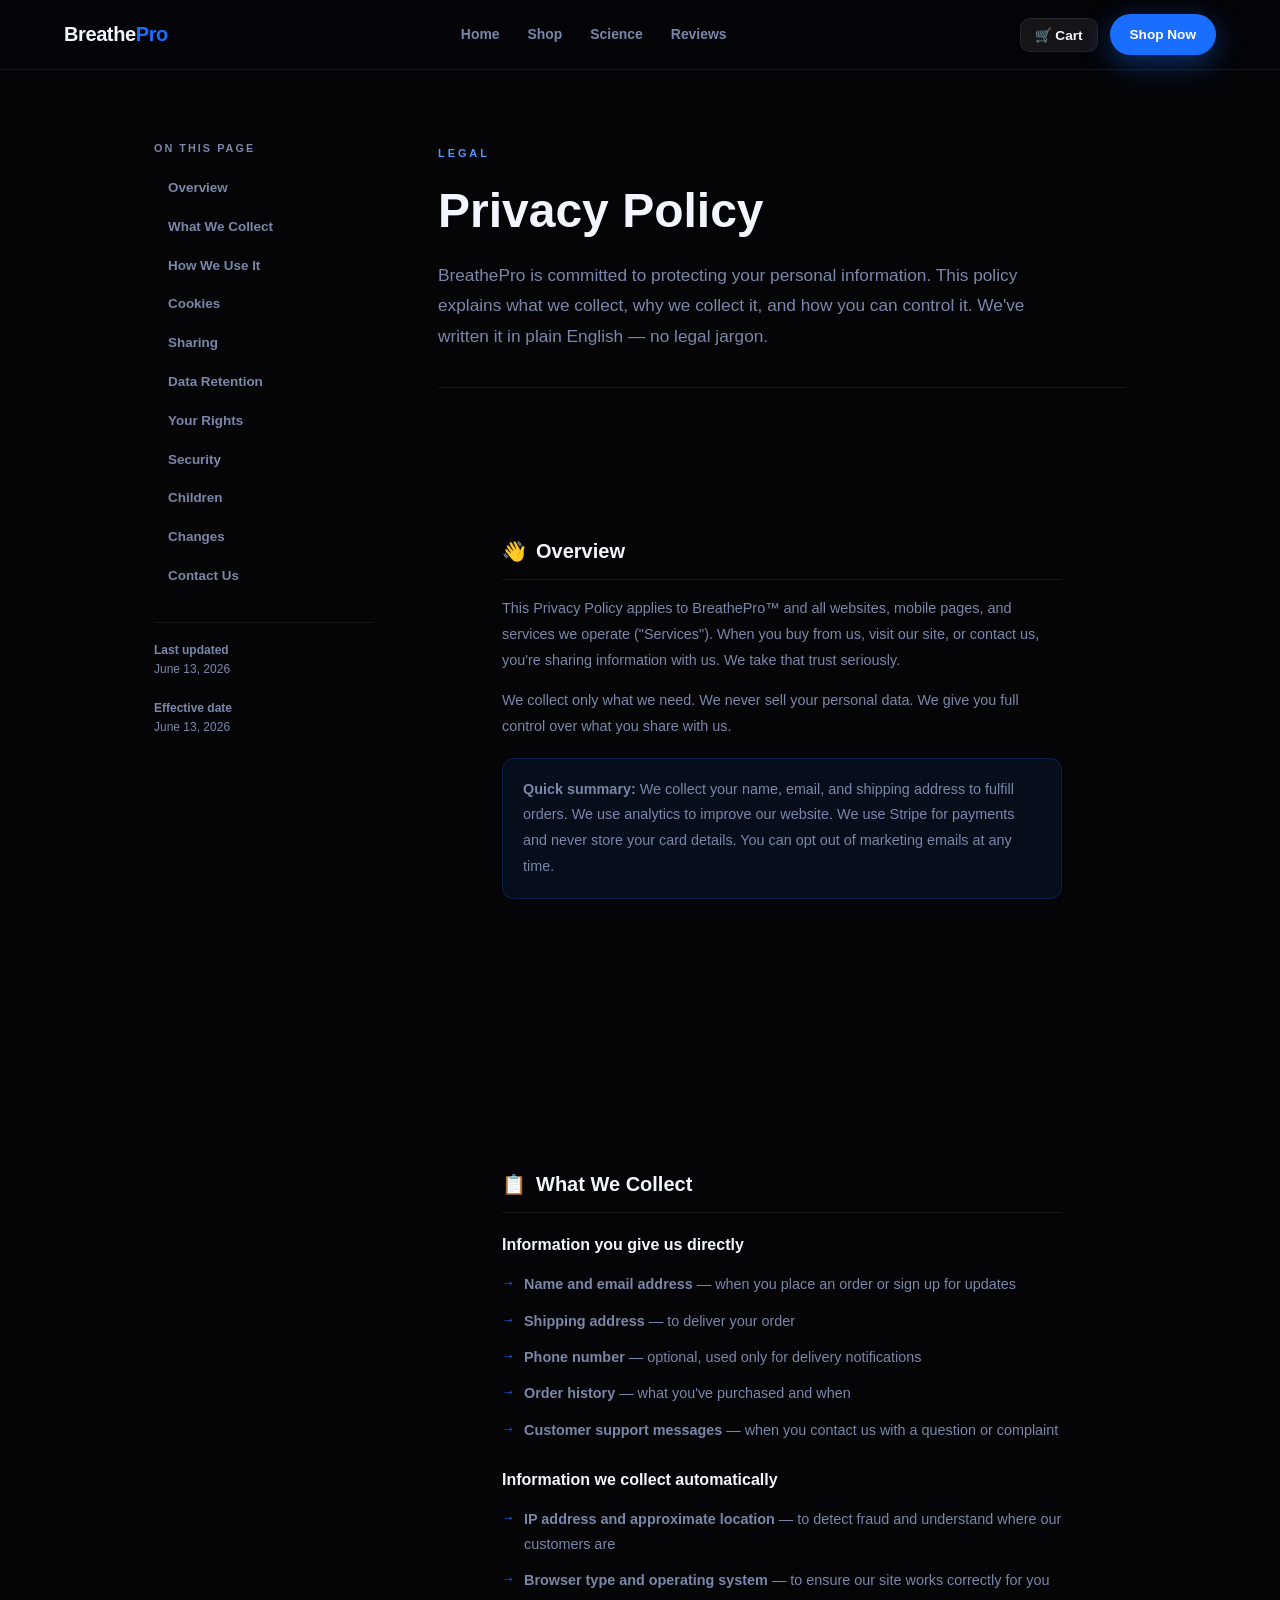
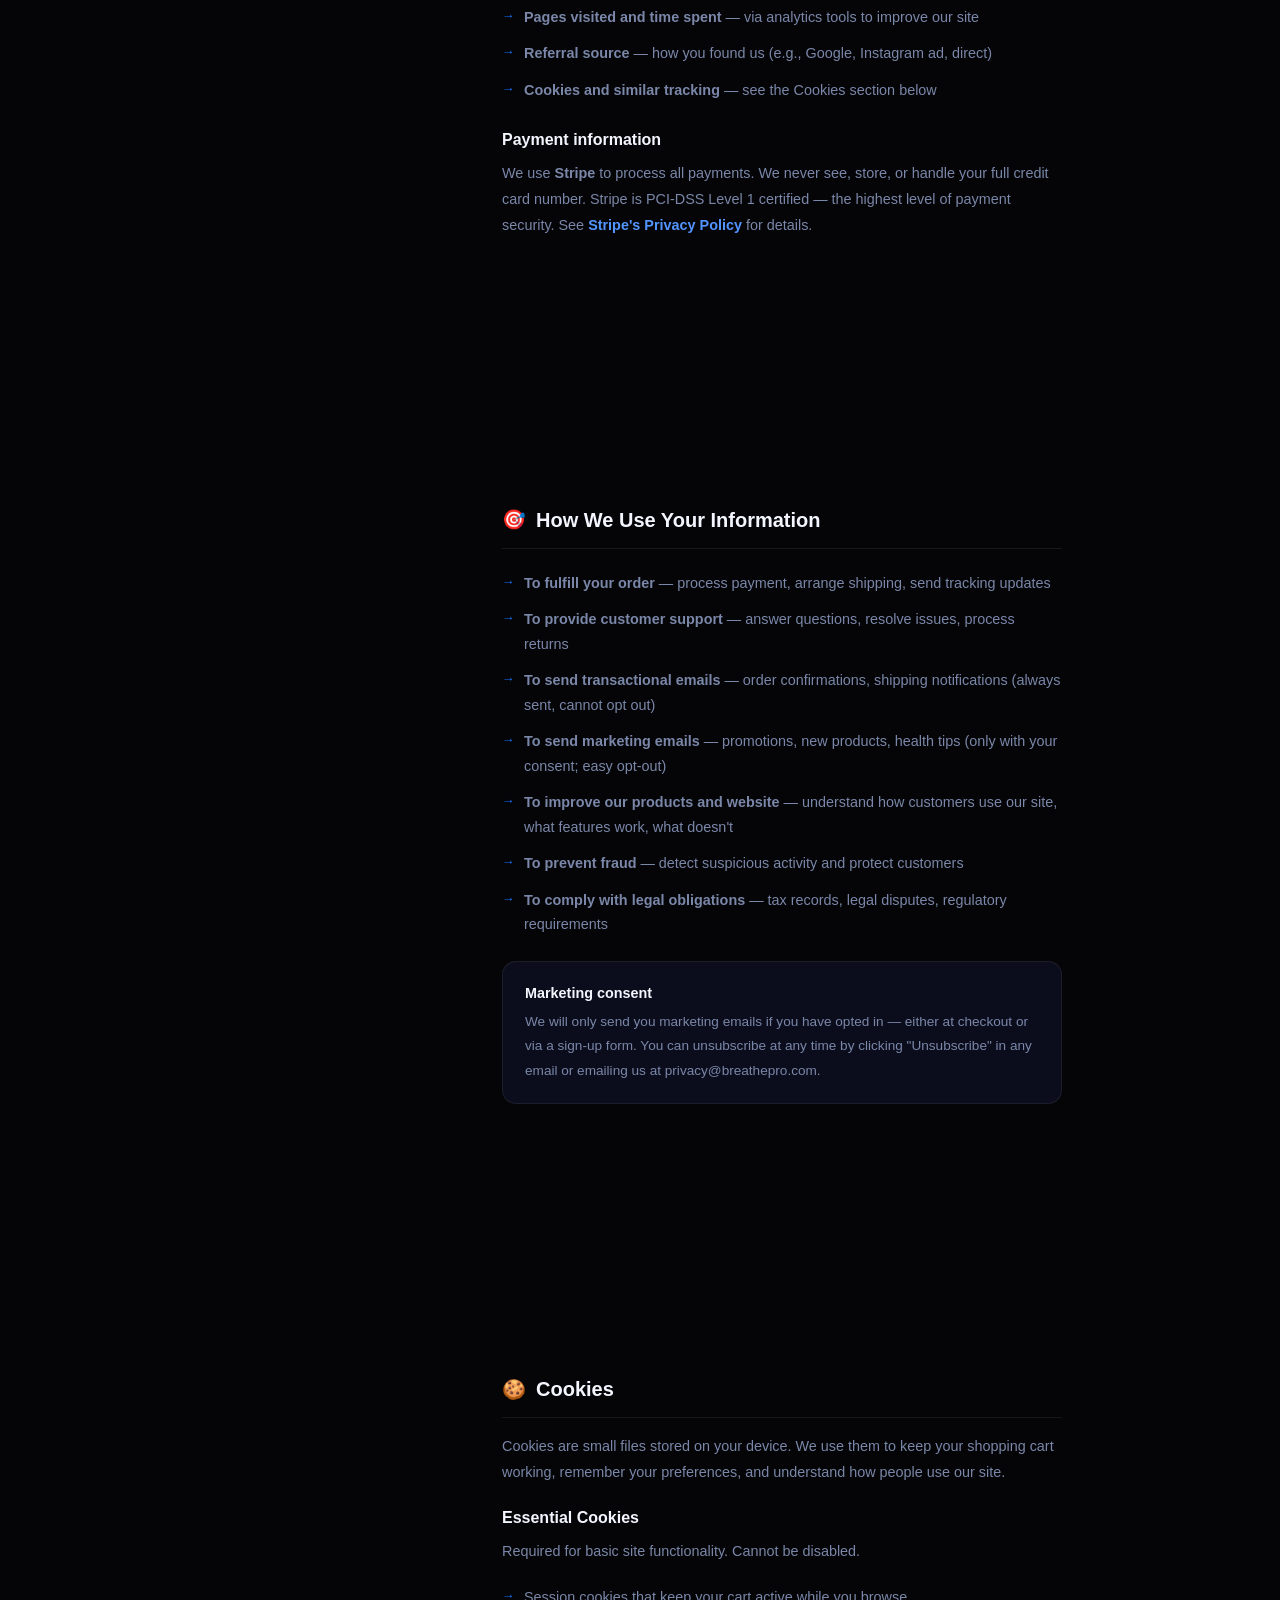
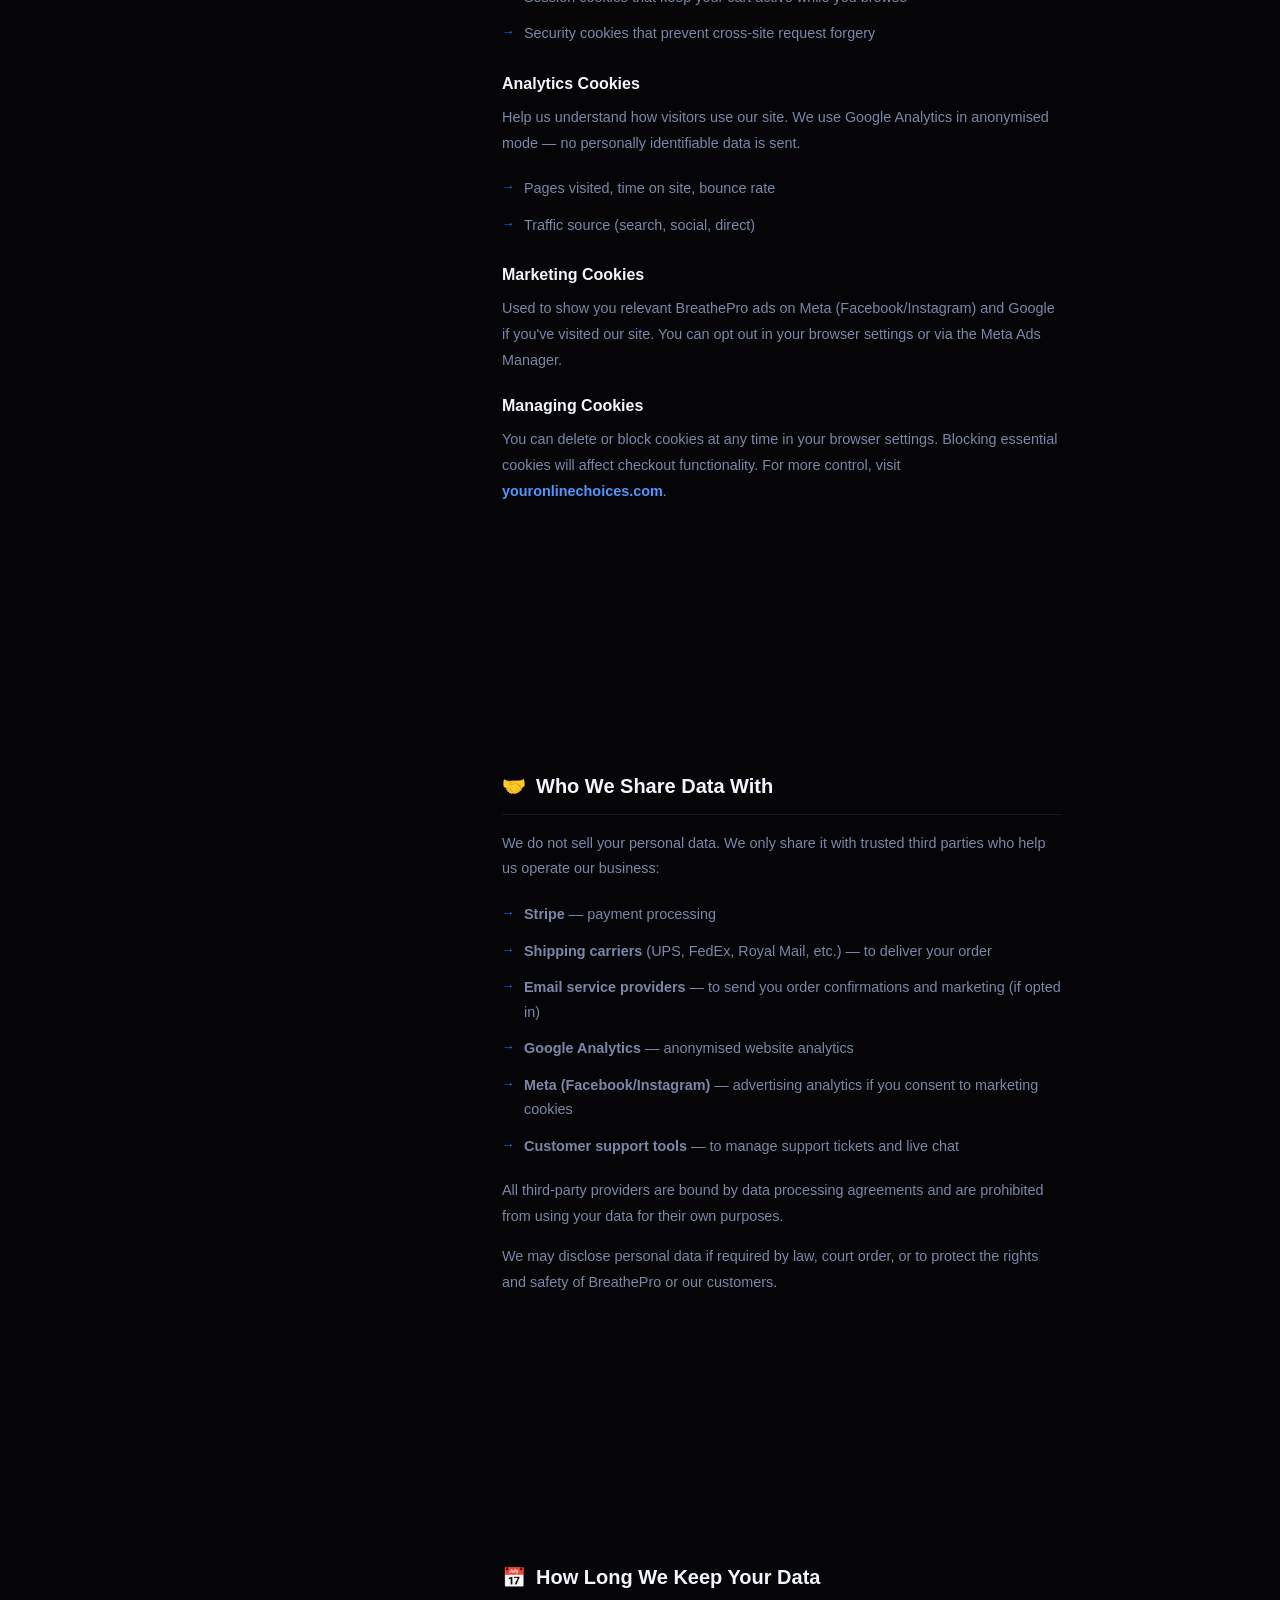
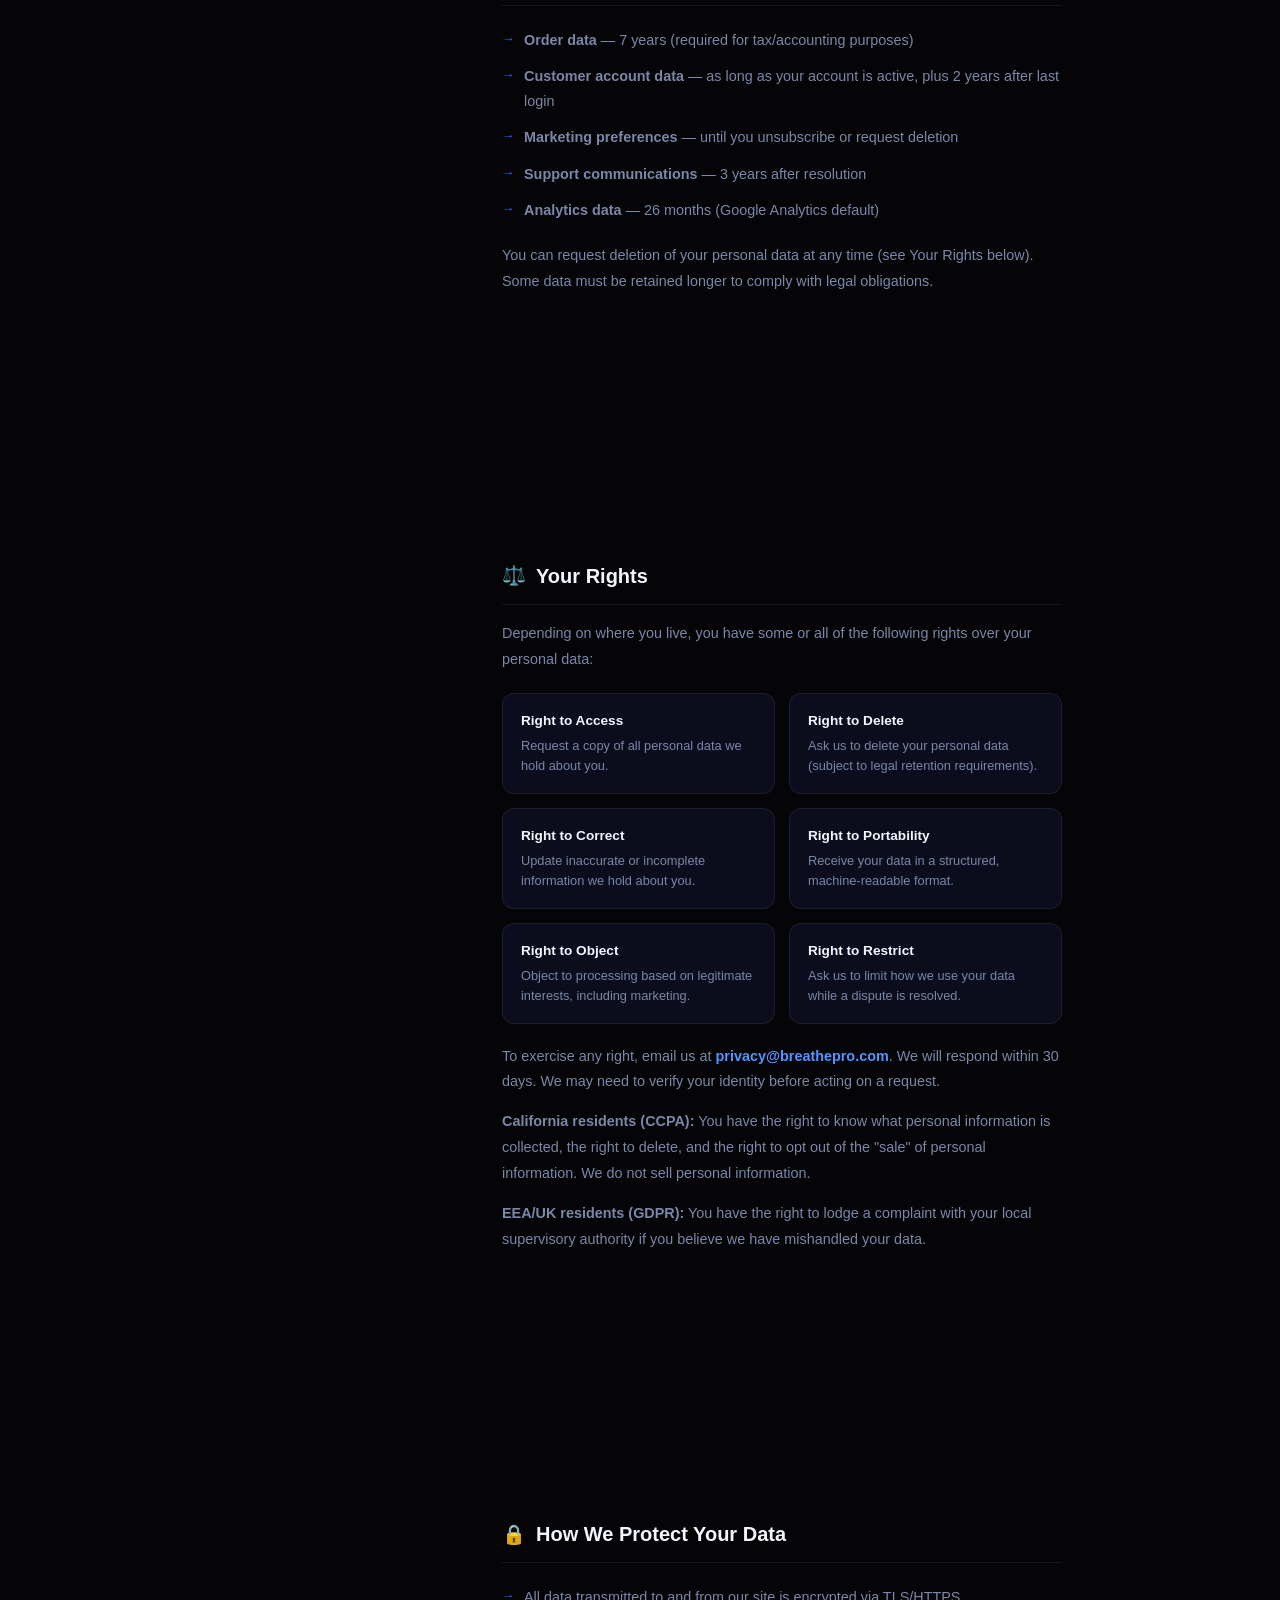
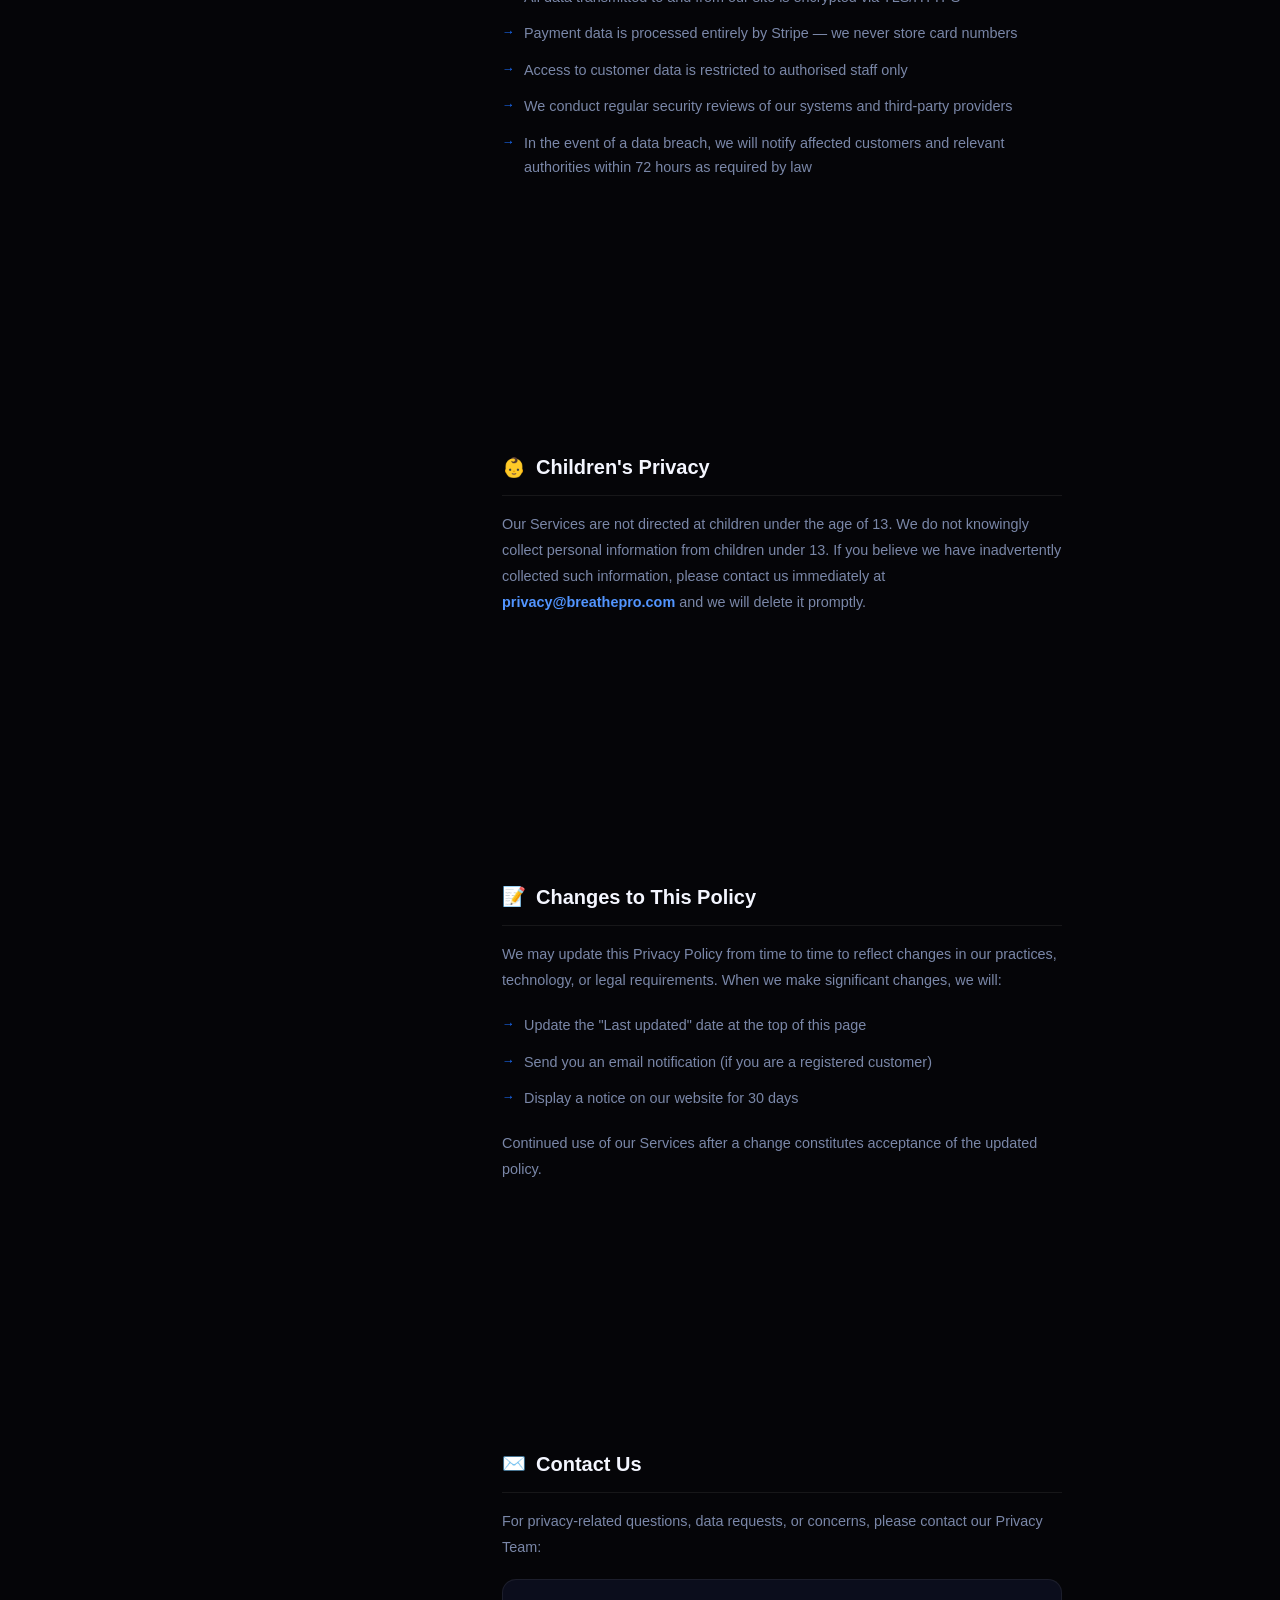
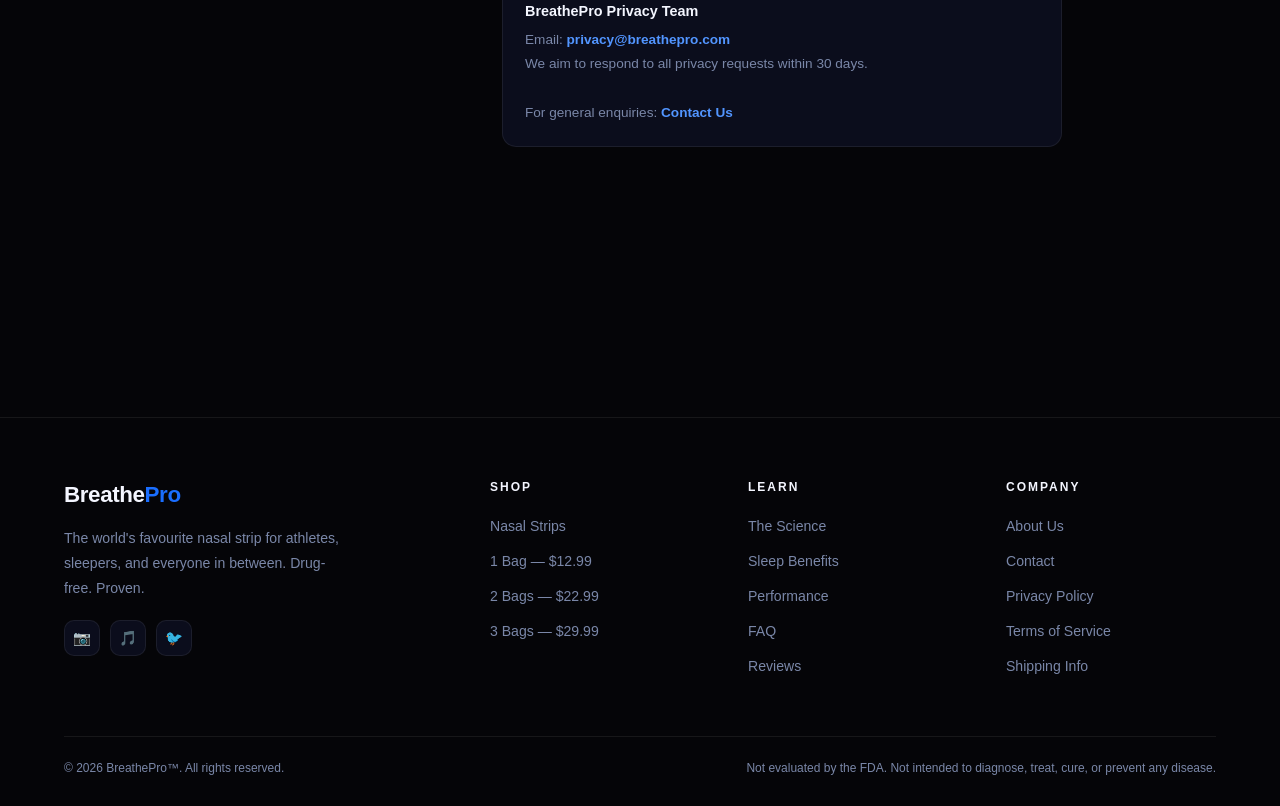
==== privacy.html @ 3b4ca815 "Add files via upload" ====
<!DOCTYPE html>
<html lang="en">
<head>
  <meta charset="UTF-8"/>
  <meta name="viewport" content="width=device-width, initial-scale=1.0"/>
  <title>Privacy Policy — BreathePro</title>
  <link rel="stylesheet" href="bp-style.css"/>
  <style>
    /* ── LEGAL PAGES ──────────────────────────────── */

    .legal-layout {
      max-width: 1100px;
      margin: 0 auto;
      padding: 140px 5vw 96px;
      display: grid;
      grid-template-columns: 220px 1fr;
      gap: 64px;
      align-items: start;
    }

    /* SIDEBAR */
    .legal-sidebar {
      position: sticky;
      top: 90px;
    }
    .sidebar-label {
      font-size: .68rem; font-weight: 800; letter-spacing: 2px;
      text-transform: uppercase; color: var(--gray);
      margin-bottom: 14px; display: block;
    }
    .sidebar-nav { list-style: none; }
    .sidebar-nav li { margin-bottom: 4px; }
    .sidebar-nav a {
      display: block; font-size: .84rem; font-weight: 600;
      color: var(--gray); padding: 7px 12px; border-radius: 8px;
      transition: all .15s; border-left: 2px solid transparent;
    }
    .sidebar-nav a:hover {
      color: var(--white); background: rgba(255,255,255,.05);
      border-left-color: var(--blue);
    }
    .sidebar-nav a.active {
      color: var(--blue-lt);
      background: rgba(26,110,255,.08);
      border-left-color: var(--blue);
    }
    .sidebar-date {
      margin-top: 28px; padding-top: 18px;
      border-top: 1px solid var(--border);
      font-size: .75rem; color: var(--gray);
      line-height: 1.6;
    }

    /* CONTENT */
    .legal-content { }

    .legal-hero-text {
      margin-bottom: 52px;
      padding-bottom: 36px;
      border-bottom: 1px solid var(--border);
    }
    .legal-hero-text h1 { font-size: clamp(2rem,4vw,3rem); margin-bottom: 12px; }
    .legal-hero-text .lead { max-width: 600px; }

    .legal-section {
      margin-bottom: 60px;
      scroll-margin-top: 100px;
    }
    .legal-section h2 {
      font-size: 1.25rem; font-weight: 800; margin-bottom: 16px;
      padding-bottom: 12px; border-bottom: 1px solid var(--border);
      display: flex; align-items: center; gap: 10px;
    }
    .legal-section h2 .sec-icon { font-size: 1.2rem; }
    .legal-section h3 {
      font-size: 1rem; font-weight: 800; margin: 20px 0 8px;
      color: var(--white);
    }
    .legal-section p {
      font-size: .9rem; color: var(--gray);
      line-height: 1.8; margin-bottom: 14px;
    }
    .legal-section ul {
      list-style: none; margin-bottom: 14px;
    }
    .legal-section ul li {
      font-size: .9rem; color: var(--gray); line-height: 1.7;
      padding: 6px 0 6px 22px; position: relative;
    }
    .legal-section ul li::before {
      content: '→';
      position: absolute; left: 0;
      color: var(--blue); font-weight: 900; font-size: .8rem;
    }
    .legal-section a { color: var(--blue-lt); font-weight: 600; transition: color .2s; }
    .legal-section a:hover { color: var(--white); }

    .info-box {
      background: rgba(26,110,255,.08);
      border: 1px solid rgba(26,110,255,.2);
      border-radius: 12px; padding: 18px 20px; margin: 18px 0;
    }
    .info-box p { margin-bottom: 0; }

    .highlight-box {
      background: var(--navy);
      border: 1px solid var(--border);
      border-radius: 14px; padding: 20px 22px; margin: 18px 0;
    }
    .highlight-box h4 { font-size: .9rem; font-weight: 800; margin-bottom: 6px; }
    .highlight-box p  { font-size: .85rem; margin-bottom: 0; }

    .rights-grid {
      display: grid; grid-template-columns: 1fr 1fr; gap: 14px;
      margin: 20px 0;
    }
    .right-card {
      background: var(--navy);
      border: 1px solid var(--border);
      border-radius: 12px; padding: 16px 18px;
    }
    .right-card h4 { font-size: .85rem; font-weight: 800; margin-bottom: 5px; color: var(--white); }
    .right-card p  { font-size: .8rem; color: var(--gray); margin-bottom: 0; line-height: 1.6; }

    /* ── RESPONSIVE ──────────────────────────── */
    @media (max-width: 900px) {
      .legal-layout { grid-template-columns: 1fr; gap: 32px; }
      .legal-sidebar { position: static; }
      .rights-grid { grid-template-columns: 1fr; }
    }
  </style>
</head>
<body>

<!-- ═══ NAV ═══════════════════════════════════════ -->
<nav class="nav">
  <a href="index.html" class="nav-logo">Breathe<span>Pro</span></a>
  <ul class="nav-links">
    <li><a href="index.html">Home</a></li>
    <li><a href="shop.html">Shop</a></li>
    <li><a href="science.html">Science</a></li>
    <li><a href="reviews.html">Reviews</a></li>
  </ul>
  <div class="nav-right">
    <button class="cart-nav-btn" onclick="openCart()">🛒 Cart<span class="cart-badge" style="display:none">0</span></button>
    <a href="shop.html" class="btn btn-primary btn-sm">Shop Now</a>
  </div>
</nav>

<div class="legal-layout">

  <!-- ═══ SIDEBAR ═══════════════════════════════ -->
  <aside class="legal-sidebar">
    <span class="sidebar-label">On this page</span>
    <ul class="sidebar-nav">
      <li><a href="#overview"    class="active">Overview</a></li>
      <li><a href="#collect">What We Collect</a></li>
      <li><a href="#use">How We Use It</a></li>
      <li><a href="#cookies">Cookies</a></li>
      <li><a href="#sharing">Sharing</a></li>
      <li><a href="#retention">Data Retention</a></li>
      <li><a href="#rights">Your Rights</a></li>
      <li><a href="#security">Security</a></li>
      <li><a href="#children">Children</a></li>
      <li><a href="#changes">Changes</a></li>
      <li><a href="#contact-privacy">Contact Us</a></li>
    </ul>
    <div class="sidebar-date">
      <strong>Last updated</strong><br>
      June 13, 2026<br><br>
      <strong>Effective date</strong><br>
      June 13, 2026
    </div>
  </aside>

  <!-- ═══ CONTENT ═══════════════════════════════ -->
  <main class="legal-content">

    <div class="legal-hero-text">
      <span class="eyebrow">Legal</span>
      <h1>Privacy Policy</h1>
      <p class="lead">BreathePro is committed to protecting your personal information. This policy explains what we collect, why we collect it, and how you can control it. We've written it in plain English — no legal jargon.</p>
    </div>

    <!-- 1 -->
    <section class="legal-section" id="overview">
      <h2><span class="sec-icon">👋</span> Overview</h2>
      <p>This Privacy Policy applies to BreathePro™ and all websites, mobile pages, and services we operate ("Services"). When you buy from us, visit our site, or contact us, you're sharing information with us. We take that trust seriously.</p>
      <p>We collect only what we need. We never sell your personal data. We give you full control over what you share with us.</p>
      <div class="info-box">
        <p><strong>Quick summary:</strong> We collect your name, email, and shipping address to fulfill orders. We use analytics to improve our website. We use Stripe for payments and never store your card details. You can opt out of marketing emails at any time.</p>
      </div>
    </section>

    <!-- 2 -->
    <section class="legal-section" id="collect">
      <h2><span class="sec-icon">📋</span> What We Collect</h2>

      <h3>Information you give us directly</h3>
      <ul>
        <li><strong>Name and email address</strong> — when you place an order or sign up for updates</li>
        <li><strong>Shipping address</strong> — to deliver your order</li>
        <li><strong>Phone number</strong> — optional, used only for delivery notifications</li>
        <li><strong>Order history</strong> — what you've purchased and when</li>
        <li><strong>Customer support messages</strong> — when you contact us with a question or complaint</li>
      </ul>

      <h3>Information we collect automatically</h3>
      <ul>
        <li><strong>IP address and approximate location</strong> — to detect fraud and understand where our customers are</li>
        <li><strong>Browser type and operating system</strong> — to ensure our site works correctly for you</li>
        <li><strong>Pages visited and time spent</strong> — via analytics tools to improve our site</li>
        <li><strong>Referral source</strong> — how you found us (e.g., Google, Instagram ad, direct)</li>
        <li><strong>Cookies and similar tracking</strong> — see the Cookies section below</li>
      </ul>

      <h3>Payment information</h3>
      <p>We use <strong>Stripe</strong> to process all payments. We never see, store, or handle your full credit card number. Stripe is PCI-DSS Level 1 certified — the highest level of payment security. See <a href="https://stripe.com/privacy" target="_blank">Stripe's Privacy Policy</a> for details.</p>
    </section>

    <!-- 3 -->
    <section class="legal-section" id="use">
      <h2><span class="sec-icon">🎯</span> How We Use Your Information</h2>
      <ul>
        <li><strong>To fulfill your order</strong> — process payment, arrange shipping, send tracking updates</li>
        <li><strong>To provide customer support</strong> — answer questions, resolve issues, process returns</li>
        <li><strong>To send transactional emails</strong> — order confirmations, shipping notifications (always sent, cannot opt out)</li>
        <li><strong>To send marketing emails</strong> — promotions, new products, health tips (only with your consent; easy opt-out)</li>
        <li><strong>To improve our products and website</strong> — understand how customers use our site, what features work, what doesn't</li>
        <li><strong>To prevent fraud</strong> — detect suspicious activity and protect customers</li>
        <li><strong>To comply with legal obligations</strong> — tax records, legal disputes, regulatory requirements</li>
      </ul>

      <div class="highlight-box">
        <h4>Marketing consent</h4>
        <p>We will only send you marketing emails if you have opted in — either at checkout or via a sign-up form. You can unsubscribe at any time by clicking "Unsubscribe" in any email or emailing us at privacy@breathepro.com.</p>
      </div>
    </section>

    <!-- 4 -->
    <section class="legal-section" id="cookies">
      <h2><span class="sec-icon">🍪</span> Cookies</h2>
      <p>Cookies are small files stored on your device. We use them to keep your shopping cart working, remember your preferences, and understand how people use our site.</p>

      <h3>Essential Cookies</h3>
      <p>Required for basic site functionality. Cannot be disabled.</p>
      <ul>
        <li>Session cookies that keep your cart active while you browse</li>
        <li>Security cookies that prevent cross-site request forgery</li>
      </ul>

      <h3>Analytics Cookies</h3>
      <p>Help us understand how visitors use our site. We use Google Analytics in anonymised mode — no personally identifiable data is sent.</p>
      <ul>
        <li>Pages visited, time on site, bounce rate</li>
        <li>Traffic source (search, social, direct)</li>
      </ul>

      <h3>Marketing Cookies</h3>
      <p>Used to show you relevant BreathePro ads on Meta (Facebook/Instagram) and Google if you've visited our site. You can opt out in your browser settings or via the Meta Ads Manager.</p>

      <h3>Managing Cookies</h3>
      <p>You can delete or block cookies at any time in your browser settings. Blocking essential cookies will affect checkout functionality. For more control, visit <a href="https://www.youronlinechoices.com" target="_blank">youronlinechoices.com</a>.</p>
    </section>

    <!-- 5 -->
    <section class="legal-section" id="sharing">
      <h2><span class="sec-icon">🤝</span> Who We Share Data With</h2>
      <p>We do not sell your personal data. We only share it with trusted third parties who help us operate our business:</p>
      <ul>
        <li><strong>Stripe</strong> — payment processing</li>
        <li><strong>Shipping carriers</strong> (UPS, FedEx, Royal Mail, etc.) — to deliver your order</li>
        <li><strong>Email service providers</strong> — to send you order confirmations and marketing (if opted in)</li>
        <li><strong>Google Analytics</strong> — anonymised website analytics</li>
        <li><strong>Meta (Facebook/Instagram)</strong> — advertising analytics if you consent to marketing cookies</li>
        <li><strong>Customer support tools</strong> — to manage support tickets and live chat</li>
      </ul>
      <p>All third-party providers are bound by data processing agreements and are prohibited from using your data for their own purposes.</p>
      <p>We may disclose personal data if required by law, court order, or to protect the rights and safety of BreathePro or our customers.</p>
    </section>

    <!-- 6 -->
    <section class="legal-section" id="retention">
      <h2><span class="sec-icon">📅</span> How Long We Keep Your Data</h2>
      <ul>
        <li><strong>Order data</strong> — 7 years (required for tax/accounting purposes)</li>
        <li><strong>Customer account data</strong> — as long as your account is active, plus 2 years after last login</li>
        <li><strong>Marketing preferences</strong> — until you unsubscribe or request deletion</li>
        <li><strong>Support communications</strong> — 3 years after resolution</li>
        <li><strong>Analytics data</strong> — 26 months (Google Analytics default)</li>
      </ul>
      <p>You can request deletion of your personal data at any time (see Your Rights below). Some data must be retained longer to comply with legal obligations.</p>
    </section>

    <!-- 7 -->
    <section class="legal-section" id="rights">
      <h2><span class="sec-icon">⚖️</span> Your Rights</h2>
      <p>Depending on where you live, you have some or all of the following rights over your personal data:</p>

      <div class="rights-grid">
        <div class="right-card">
          <h4>Right to Access</h4>
          <p>Request a copy of all personal data we hold about you.</p>
        </div>
        <div class="right-card">
          <h4>Right to Delete</h4>
          <p>Ask us to delete your personal data (subject to legal retention requirements).</p>
        </div>
        <div class="right-card">
          <h4>Right to Correct</h4>
          <p>Update inaccurate or incomplete information we hold about you.</p>
        </div>
        <div class="right-card">
          <h4>Right to Portability</h4>
          <p>Receive your data in a structured, machine-readable format.</p>
        </div>
        <div class="right-card">
          <h4>Right to Object</h4>
          <p>Object to processing based on legitimate interests, including marketing.</p>
        </div>
        <div class="right-card">
          <h4>Right to Restrict</h4>
          <p>Ask us to limit how we use your data while a dispute is resolved.</p>
        </div>
      </div>

      <p>To exercise any right, email us at <a href="mailto:privacy@breathepro.com">privacy@breathepro.com</a>. We will respond within 30 days. We may need to verify your identity before acting on a request.</p>
      <p><strong>California residents (CCPA):</strong> You have the right to know what personal information is collected, the right to delete, and the right to opt out of the "sale" of personal information. We do not sell personal information.</p>
      <p><strong>EEA/UK residents (GDPR):</strong> You have the right to lodge a complaint with your local supervisory authority if you believe we have mishandled your data.</p>
    </section>

    <!-- 8 -->
    <section class="legal-section" id="security">
      <h2><span class="sec-icon">🔒</span> How We Protect Your Data</h2>
      <ul>
        <li>All data transmitted to and from our site is encrypted via TLS/HTTPS</li>
        <li>Payment data is processed entirely by Stripe — we never store card numbers</li>
        <li>Access to customer data is restricted to authorised staff only</li>
        <li>We conduct regular security reviews of our systems and third-party providers</li>
        <li>In the event of a data breach, we will notify affected customers and relevant authorities within 72 hours as required by law</li>
      </ul>
    </section>

    <!-- 9 -->
    <section class="legal-section" id="children">
      <h2><span class="sec-icon">👶</span> Children's Privacy</h2>
      <p>Our Services are not directed at children under the age of 13. We do not knowingly collect personal information from children under 13. If you believe we have inadvertently collected such information, please contact us immediately at <a href="mailto:privacy@breathepro.com">privacy@breathepro.com</a> and we will delete it promptly.</p>
    </section>

    <!-- 10 -->
    <section class="legal-section" id="changes">
      <h2><span class="sec-icon">📝</span> Changes to This Policy</h2>
      <p>We may update this Privacy Policy from time to time to reflect changes in our practices, technology, or legal requirements. When we make significant changes, we will:</p>
      <ul>
        <li>Update the "Last updated" date at the top of this page</li>
        <li>Send you an email notification (if you are a registered customer)</li>
        <li>Display a notice on our website for 30 days</li>
      </ul>
      <p>Continued use of our Services after a change constitutes acceptance of the updated policy.</p>
    </section>

    <!-- 11 -->
    <section class="legal-section" id="contact-privacy">
      <h2><span class="sec-icon">✉️</span> Contact Us</h2>
      <p>For privacy-related questions, data requests, or concerns, please contact our Privacy Team:</p>
      <div class="highlight-box">
        <h4>BreathePro Privacy Team</h4>
        <p>Email: <a href="mailto:privacy@breathepro.com">privacy@breathepro.com</a><br>
        We aim to respond to all privacy requests within 30 days.<br><br>
        For general enquiries: <a href="about.html#contact">Contact Us</a></p>
      </div>
    </section>

  </main>
</div>

<!-- ═══ FOOTER ══════════════════════════════════════ -->
<footer class="footer">
  <div class="footer-top">
    <div class="footer-brand">
      <div class="nav-logo">Breathe<span style="color:var(--blue)">Pro</span></div>
      <p>The world's favourite nasal strip for athletes, sleepers, and everyone in between. Drug-free. Proven.</p>
      <div class="footer-socials">
        <a href="#" class="footer-social-btn" aria-label="Instagram">📷</a>
        <a href="#" class="footer-social-btn" aria-label="TikTok">🎵</a>
        <a href="#" class="footer-social-btn" aria-label="Twitter">🐦</a>
      </div>
    </div>
    <div class="footer-col">
      <h5>Shop</h5>
      <ul>
        <li><a href="shop.html">Nasal Strips</a></li>
        <li><a href="shop.html">1 Bag — $12.99</a></li>
        <li><a href="shop.html">2 Bags — $22.99</a></li>
        <li><a href="shop.html">3 Bags — $29.99</a></li>
      </ul>
    </div>
    <div class="footer-col">
      <h5>Learn</h5>
      <ul>
        <li><a href="science.html">The Science</a></li>
        <li><a href="science.html#sleep">Sleep Benefits</a></li>
        <li><a href="science.html#performance">Performance</a></li>
        <li><a href="science.html#faq">FAQ</a></li>
        <li><a href="reviews.html">Reviews</a></li>
      </ul>
    </div>
    <div class="footer-col">
      <h5>Company</h5>
      <ul>
        <li><a href="about.html">About Us</a></li>
        <li><a href="about.html#contact">Contact</a></li>
        <li><a href="privacy.html">Privacy Policy</a></li>
        <li><a href="terms.html">Terms of Service</a></li>
        <li><a href="terms.html#shipping">Shipping Info</a></li>
      </ul>
    </div>
  </div>
  <div class="footer-bottom">
    <p>© 2026 BreathePro™. All rights reserved.</p>
    <p>Not evaluated by the FDA. Not intended to diagnose, treat, cure, or prevent any disease.</p>
  </div>
</footer>

<!-- ═══ CART DRAWER ══════════════════════════════ -->
<div id="cart-overlay" onclick="closeCart()"></div>
<div id="cart-drawer">
  <div class="cart-header">
    <h3>Your Cart</h3>
    <button class="cart-close-btn" onclick="closeCart()">✕</button>
  </div>
  <div id="cart-items"><p class="cart-empty">Your cart is empty.</p></div>
  <div class="cart-footer" id="cart-footer-zone" style="display:none">
    <div class="cart-subtotal">
      <span>Subtotal</span><span id="cart-subtotal-amount">$0.00</span>
    </div>
    <div class="cart-free-ship" id="cart-free-ship" style="font-size:.8rem;margin-bottom:14px;min-height:18px;"></div>
    <button class="cart-checkout-btn" onclick="goToCheckout()">Checkout →</button>
    <p class="cart-secure">🔒 Secure checkout via Stripe</p>
  </div>
</div>
<script src="bp-cart.js"></script>
<script>
  // Highlight active sidebar section on scroll
  const sections = document.querySelectorAll('.legal-section');
  const navLinks = document.querySelectorAll('.sidebar-nav a');
  window.addEventListener('scroll', () => {
    let current = '';
    sections.forEach(sec => {
      if (window.scrollY >= sec.offsetTop - 130) current = sec.id;
    });
    navLinks.forEach(a => {
      a.classList.toggle('active', a.getAttribute('href') === '#' + current);
    });
  }, { passive: true });
</script>
</body>
</html>
---- bp-style.css ----
/* ═══════════════════════════════════════════════════
   BreathePro — Shared Stylesheet
   ═══════════════════════════════════════════════════ */

*, *::before, *::after { box-sizing: border-box; margin: 0; padding: 0; }

:root {
  --black:   #050508;
  --navy:    #0B0D1C;
  --navy2:   #10122A;
  --blue:    #1A6EFF;
  --blue-lt: #5295FF;
  --blue-dk: #0A3FAF;
  --white:   #F4F6FF;
  --gray:    #7A87A8;
  --gold:    #FFD166;
  --green:   #00D4A1;
  --border:  rgba(255,255,255,.07);
}

html  { scroll-behavior: smooth; }
body  {
  background: var(--black);
  color: var(--white);
  font-family: -apple-system, BlinkMacSystemFont, 'Segoe UI', Helvetica, Arial, sans-serif;
  line-height: 1.55;
  overflow-x: hidden;
}
a    { text-decoration: none; color: inherit; }
img  { display: block; }
ul   { list-style: none; }

/* ── LAYOUT ─────────────────────────────────────── */
.wrap { max-width: 1200px; margin: 0 auto; padding: 0 5vw; }
section { padding: 96px 5vw; }

/* ── TYPOGRAPHY HELPERS ─────────────────────────── */
.eyebrow {
  display: inline-block;
  font-size: .68rem; font-weight: 800; letter-spacing: 3px;
  text-transform: uppercase; color: var(--blue-lt);
  margin-bottom: 12px;
}
.h-xl {
  font-size: clamp(2.6rem, 6vw, 4.8rem);
  font-weight: 900; letter-spacing: -2.5px; line-height: 1.04;
}
.h-lg {
  font-size: clamp(2rem, 4.5vw, 3.2rem);
  font-weight: 900; letter-spacing: -1.5px; line-height: 1.08;
}
.h-md {
  font-size: clamp(1.3rem, 2.5vw, 1.8rem);
  font-weight: 800; letter-spacing: -.5px;
}
.lead  { font-size: 1.08rem; color: var(--gray); line-height: 1.75; }
.tc    { text-align: center; }
.blue  { color: var(--blue); }
.gold  { color: var(--gold); }
.gray  { color: var(--gray); }

/* ── BUTTONS ─────────────────────────────────────── */
.btn {
  display: inline-flex; align-items: center; justify-content: center;
  gap: 8px; font-weight: 700; border-radius: 100px;
  border: none; cursor: pointer; font-size: .95rem;
  padding: 14px 28px; transition: all .2s;
  white-space: nowrap; text-decoration: none;
}
.btn-primary {
  background: var(--blue); color: #fff;
  box-shadow: 0 8px 28px rgba(26,110,255,.4);
}
.btn-primary:hover { background: var(--blue-lt); transform: translateY(-2px); box-shadow: 0 14px 36px rgba(26,110,255,.5); }
.btn-ghost {
  background: transparent; color: var(--white);
  border: 1.5px solid rgba(255,255,255,.22);
}
.btn-ghost:hover { border-color: var(--blue); background: rgba(26,110,255,.1); }
.btn-gold {
  background: var(--gold); color: #050508; font-weight: 900;
  box-shadow: 0 8px 28px rgba(255,209,102,.3);
}
.btn-gold:hover { filter: brightness(1.08); transform: translateY(-2px); }
.btn-sm  { padding: 10px 20px; font-size: .85rem; }
.btn-lg  { padding: 17px 36px; font-size: 1.05rem; }

/* ── BADGE ───────────────────────────────────────── */
.badge {
  display: inline-block; font-size: .68rem; font-weight: 800;
  letter-spacing: 1.5px; text-transform: uppercase;
  padding: 5px 12px; border-radius: 100px;
}
.badge-blue  { background: rgba(26,110,255,.15);  color: var(--blue-lt); border: 1px solid rgba(26,110,255,.3); }
.badge-gold  { background: rgba(255,209,102,.15); color: var(--gold);    border: 1px solid rgba(255,209,102,.3); }
.badge-green { background: rgba(0,212,161,.15);   color: var(--green);   border: 1px solid rgba(0,212,161,.3); }

/* ── NAV ─────────────────────────────────────────── */
.nav {
  position: fixed; top: 0; left: 0; right: 0; z-index: 999;
  display: flex; align-items: center; justify-content: space-between;
  padding: 14px 5vw;
  background: rgba(5,5,8,.88);
  backdrop-filter: blur(18px);
  border-bottom: 1px solid var(--border);
}
.nav-logo { font-size: 1.25rem; font-weight: 900; letter-spacing: -.4px; }
.nav-logo span { color: var(--blue); }
.nav-links {
  display: flex; align-items: center; gap: 28px;
}
.nav-links a {
  font-size: .87rem; font-weight: 600; color: var(--gray);
  transition: color .2s; position: relative; padding-bottom: 2px;
}
.nav-links a:hover { color: var(--white); }
.nav-links a.active {
  color: var(--white);
}
.nav-links a.active::after {
  content: ''; position: absolute; bottom: -4px; left: 0; right: 0;
  height: 2px; background: var(--blue); border-radius: 2px;
}
.nav-right { display: flex; align-items: center; gap: 12px; }

/* ── FOOTER ──────────────────────────────────────── */
.footer {
  background: var(--black);
  border-top: 1px solid var(--border);
  padding: 60px 5vw 28px;
}
.footer-top {
  display: grid; grid-template-columns: 1.8fr 1fr 1fr 1fr; gap: 48px;
  margin-bottom: 48px;
}
.footer-brand .nav-logo { font-size: 1.4rem; margin-bottom: 14px; }
.footer-brand p { color: var(--gray); font-size: .88rem; line-height: 1.75; max-width: 280px; margin-bottom: 20px; }
.footer-socials { display: flex; gap: 10px; }
.footer-social-btn {
  width: 36px; height: 36px; border-radius: 10px;
  background: var(--navy); border: 1px solid var(--border);
  display: flex; align-items: center; justify-content: center;
  font-size: .9rem; transition: background .2s;
}
.footer-social-btn:hover { background: var(--blue); }
.footer-col h5 {
  font-size: .75rem; font-weight: 800; letter-spacing: 2px;
  text-transform: uppercase; color: var(--white); margin-bottom: 18px;
}
.footer-col li { margin-bottom: 10px; }
.footer-col a { font-size: .88rem; color: var(--gray); transition: color .2s; }
.footer-col a:hover { color: var(--white); }
.footer-bottom {
  border-top: 1px solid var(--border); padding-top: 22px;
  display: flex; justify-content: space-between; align-items: center; flex-wrap: wrap; gap: 8px;
}
.footer-bottom p { font-size: .75rem; color: var(--gray); }

/* ── IMAGE HELPERS ───────────────────────────────── */
.img-frame {
  overflow: hidden; border-radius: 16px;
  position: relative;
}
.img-frame img {
  width: 100%; height: 100%;
  object-fit: cover;
  object-position: center top;
  transition: transform .5s ease;
}
.img-frame:hover img { transform: scale(1.04); }

/* portrait athlete: show face top */
.img-portrait img { object-position: 50% 15%; }

/* action / celebration: show center */
.img-action img  { object-position: center center; }

/* landscape team shot */
.img-landscape img { object-position: center 30%; }

/* product images: contain on white */
.img-product {
  background: #ffffff;
  border-radius: 16px;
  overflow: hidden;
  display: flex; align-items: center; justify-content: center;
}
.img-product img {
  width: 100%; height: 100%;
  object-fit: contain;
  object-position: center;
  padding: 18px;
}

/* aspect ratios */
.r-portrait   { aspect-ratio: 3/4; }
.r-square     { aspect-ratio: 1;   }
.r-wide       { aspect-ratio: 4/3; }
.r-landscape  { aspect-ratio: 16/9;}
.r-product    { aspect-ratio: 1;   }

/* ── DIVIDERS ────────────────────────────────────── */
.divider {
  height: 1px; background: var(--border);
  margin: 0 5vw;
}

/* ── STATS ROW ───────────────────────────────────── */
.stats-row {
  display: flex; justify-content: center; gap: 64px;
  padding: 40px 5vw;
  border-top: 1px solid var(--border);
  border-bottom: 1px solid var(--border);
  background: var(--navy);
  flex-wrap: wrap;
}
.stat-item { text-align: center; }
.stat-num  { font-size: 2.2rem; font-weight: 900; line-height: 1; }
.stat-lbl  { font-size: .72rem; font-weight: 700; letter-spacing: 2px; text-transform: uppercase; color: var(--gray); margin-top: 4px; }

/* ── CARD ────────────────────────────────────────── */
.card {
  background: var(--navy);
  border: 1px solid var(--border);
  border-radius: 20px;
  overflow: hidden;
  transition: border-color .25s, transform .25s;
}
.card:hover { border-color: rgba(26,110,255,.35); transform: translateY(-5px); }
.card-body  { padding: 28px; }

/* ── PAGE HERO ───────────────────────────────────── */
.page-hero {
  padding: 160px 5vw 96px;
  background: radial-gradient(ellipse 80% 50% at 50% -10%, rgba(26,110,255,.18) 0%, transparent 65%);
}
.page-hero .eyebrow { margin-bottom: 14px; }

/* ── GUARANTEE BAR ───────────────────────────────── */
.guarantee-bar {
  background: var(--navy2);
  border-top: 1px solid var(--border);
  border-bottom: 1px solid var(--border);
  padding: 18px 5vw;
  display: flex; justify-content: center; align-items: center;
  gap: 40px; flex-wrap: wrap;
}
.guar-item { display: flex; align-items: center; gap: 8px; font-size: .85rem; font-weight: 600; }
.guar-icon { font-size: 1.1rem; }

/* ── RESPONSIVE ──────────────────────────────────── */
@media (max-width: 1024px) {
  .footer-top { grid-template-columns: 1fr 1fr; gap: 36px; }
}
@media (max-width: 768px) {
  .nav-links  { display: none; }
  section { padding: 72px 5vw; }
  .h-xl { letter-spacing: -1.5px; }
  .h-lg { letter-spacing: -1px; }
  .stats-row { gap: 32px; }
}
@media (max-width: 520px) {
  .footer-top { grid-template-columns: 1fr; }
  section { padding: 56px 5vw; }
}

/* ── CART DRAWER ─────────────────────────────────── */
#cart-overlay {
  position: fixed; inset: 0; z-index: 1998;
  background: rgba(0,0,0,.55);
  opacity: 0; pointer-events: none;
  transition: opacity .3s;
  backdrop-filter: blur(3px);
}
#cart-overlay.open { opacity: 1; pointer-events: all; }

#cart-drawer {
  position: fixed; top: 0; right: 0; bottom: 0; z-index: 1999;
  width: 420px; max-width: 95vw;
  background: var(--navy);
  border-left: 1px solid var(--border);
  display: flex; flex-direction: column;
  transform: translateX(100%);
  transition: transform .35s cubic-bezier(.4,0,.2,1);
}
#cart-drawer.open { transform: translateX(0); }

.cart-header {
  display: flex; align-items: center; justify-content: space-between;
  padding: 22px 24px; flex-shrink: 0;
  border-bottom: 1px solid var(--border);
}
.cart-header h3 { font-size: 1.05rem; font-weight: 800; }
.cart-close-btn {
  width: 34px; height: 34px; border-radius: 50%;
  background: rgba(255,255,255,.08); border: none; cursor: pointer;
  color: var(--white); font-size: .95rem;
  display: flex; align-items: center; justify-content: center;
  transition: background .2s;
}
.cart-close-btn:hover { background: rgba(255,255,255,.18); }

#cart-items { flex: 1; overflow-y: auto; padding: 8px 24px; }

.cart-empty {
  text-align: center; color: var(--gray);
  padding: 60px 0; font-size: .9rem;
}

.cart-item {
  display: flex; justify-content: space-between; align-items: center;
  gap: 14px; padding: 18px 0;
  border-bottom: 1px solid var(--border);
}
.cart-item:last-child { border-bottom: none; }
.cart-item-info  { flex: 1; }
.cart-item-name  { font-size: .9rem; font-weight: 700; margin-bottom: 3px; }
.cart-item-detail{ font-size: .76rem; color: var(--gray); margin-bottom: 5px; }
.cart-item-price { font-size: .95rem; font-weight: 800; color: var(--blue); }

.cart-qty {
  display: flex; align-items: center; gap: 10px; flex-shrink: 0;
}
.cart-qty button {
  width: 30px; height: 30px; border-radius: 8px;
  background: rgba(255,255,255,.07); border: 1px solid var(--border);
  color: var(--white); cursor: pointer; font-size: 1rem; font-weight: 700;
  display: flex; align-items: center; justify-content: center;
  transition: all .15s;
}
.cart-qty button:hover { background: rgba(26,110,255,.2); border-color: var(--blue); }
.cart-qty span { font-size: .9rem; font-weight: 800; min-width: 18px; text-align: center; }

.cart-footer {
  padding: 20px 24px; flex-shrink: 0;
  border-top: 1px solid var(--border);
}
.cart-subtotal {
  display: flex; justify-content: space-between; align-items: center;
  margin-bottom: 8px; font-size: .95rem;
}
.cart-subtotal span:first-child { color: var(--gray); }
.cart-subtotal span:last-child  { font-size: 1.15rem; font-weight: 900; }

.cart-checkout-btn {
  width: 100%; padding: 16px;
  background: var(--blue); color: #fff;
  border: none; border-radius: 14px; cursor: pointer;
  font-size: 1rem; font-weight: 800;
  box-shadow: 0 8px 28px rgba(26,110,255,.4);
  transition: background .2s;
  margin-bottom: 10px;
}
.cart-checkout-btn:hover { background: var(--blue-lt); }
.cart-secure { text-align: center; font-size: .74rem; color: var(--gray); }

/* Cart button in nav */
.cart-nav-btn {
  position: relative;
  background: rgba(255,255,255,.07);
  border: 1px solid var(--border);
  border-radius: 10px;
  padding: 8px 14px;
  cursor: pointer; color: var(--white);
  font-size: .85rem; font-weight: 700;
  display: flex; align-items: center; gap: 6px;
  transition: all .2s; white-space: nowrap;
}
.cart-nav-btn:hover { background: rgba(26,110,255,.15); border-color: var(--blue); }
.cart-badge {
  position: absolute; top: -7px; right: -7px;
  background: var(--blue); color: #fff;
  width: 20px; height: 20px; border-radius: 50%;
  font-size: .65rem; font-weight: 900;
  display: flex; align-items: center; justify-content: center;
  border: 2px solid var(--black);
}
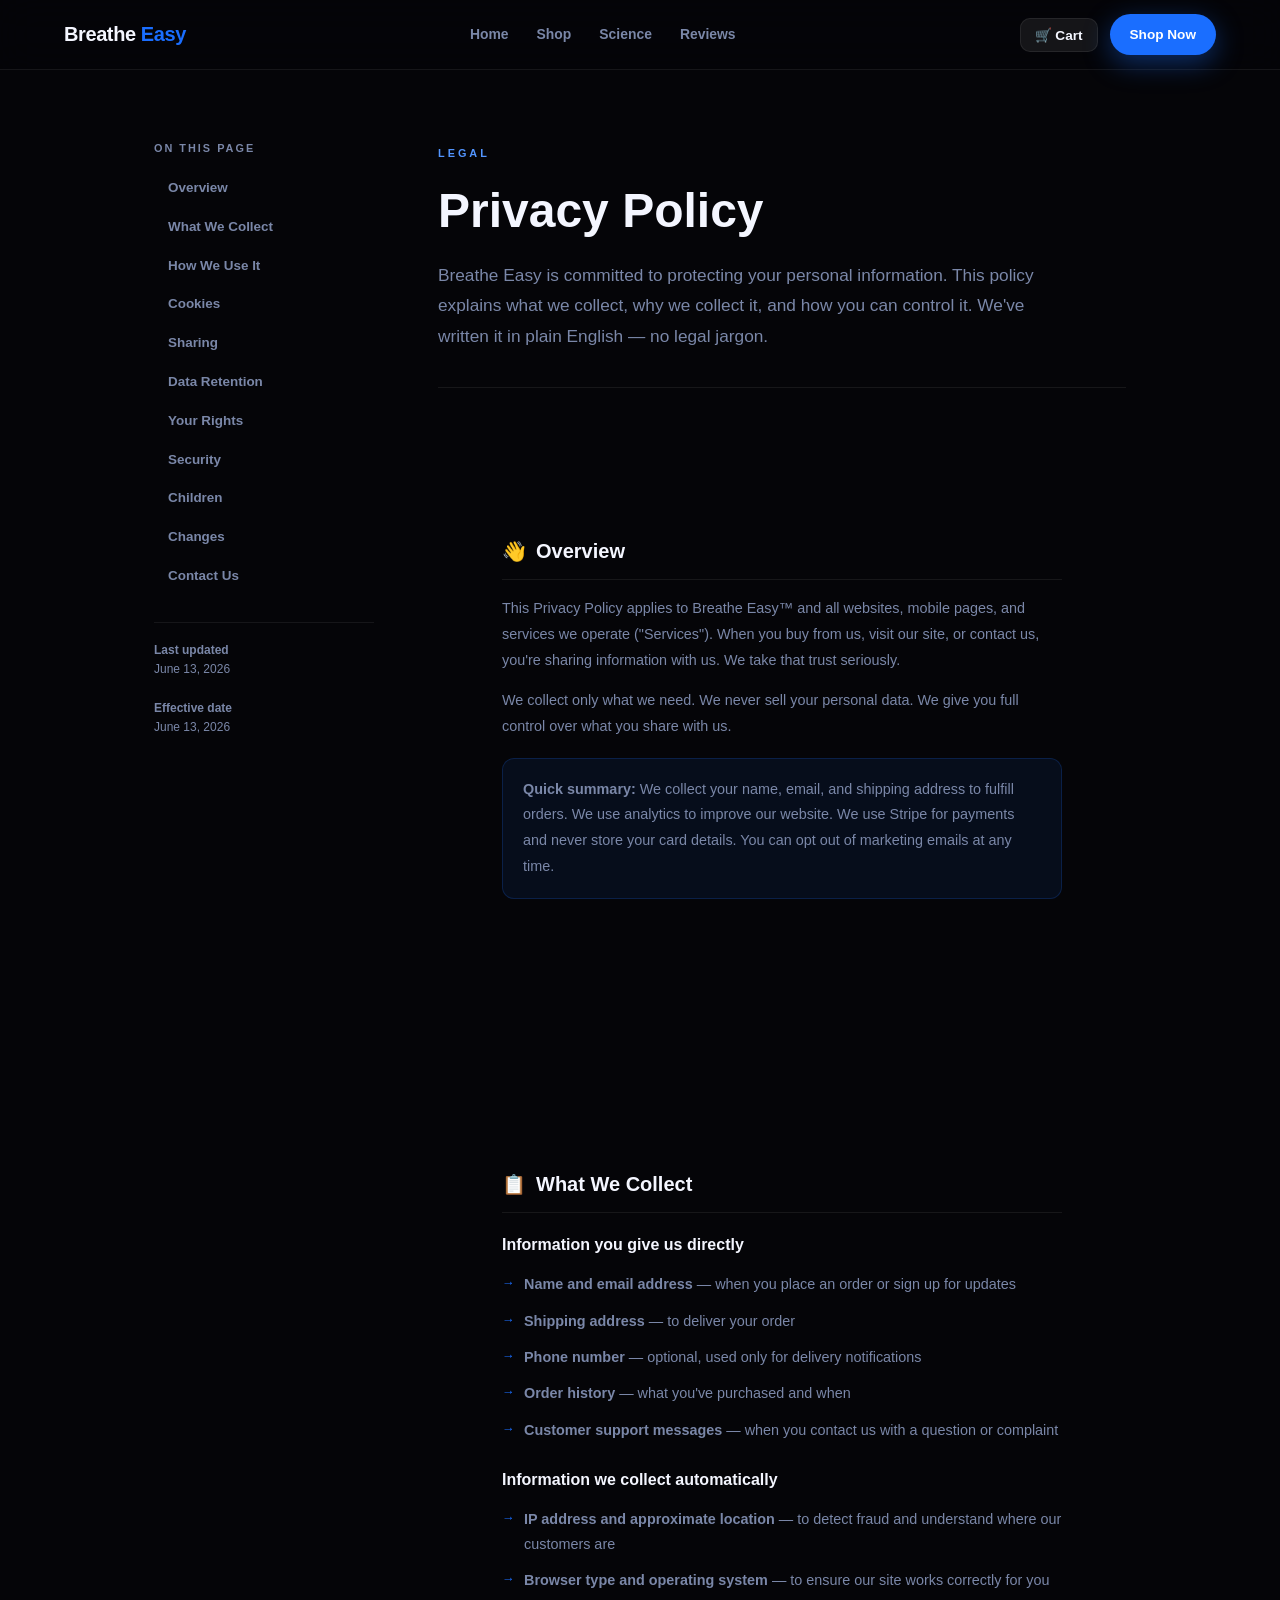
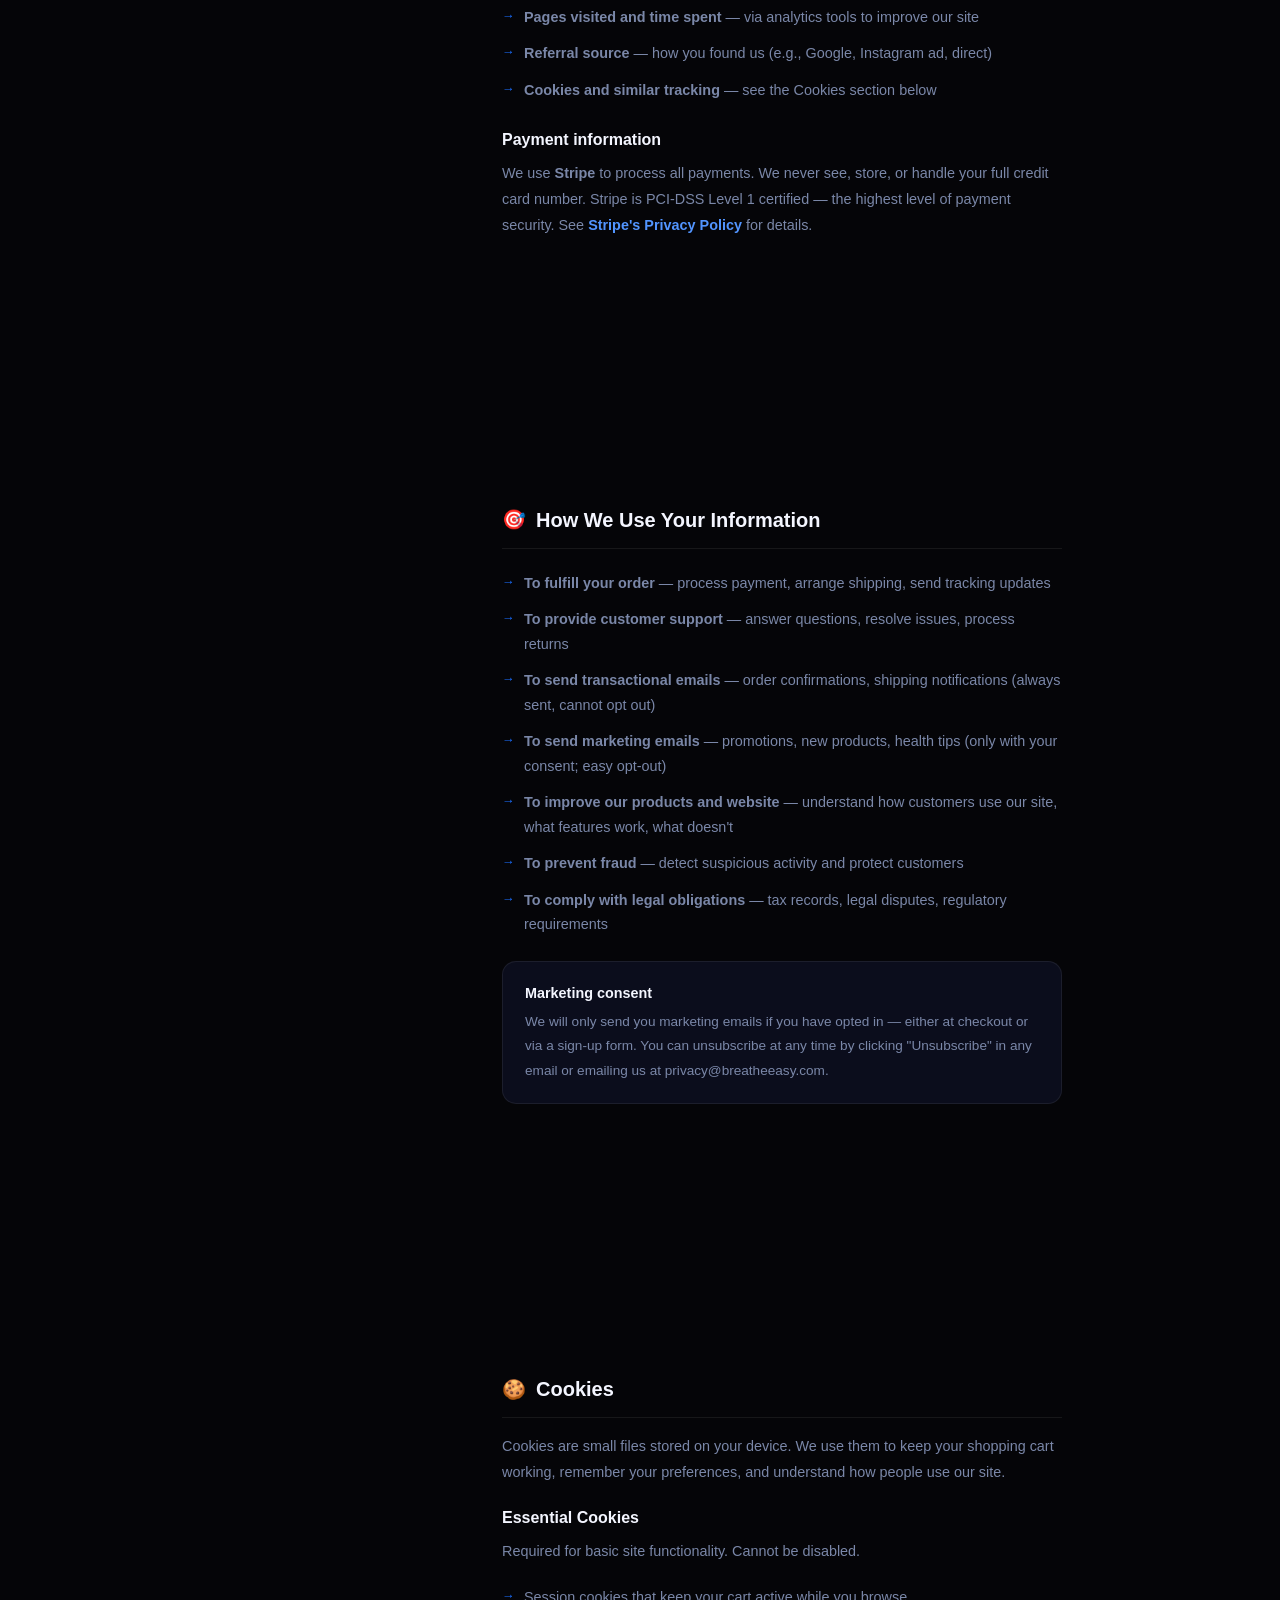
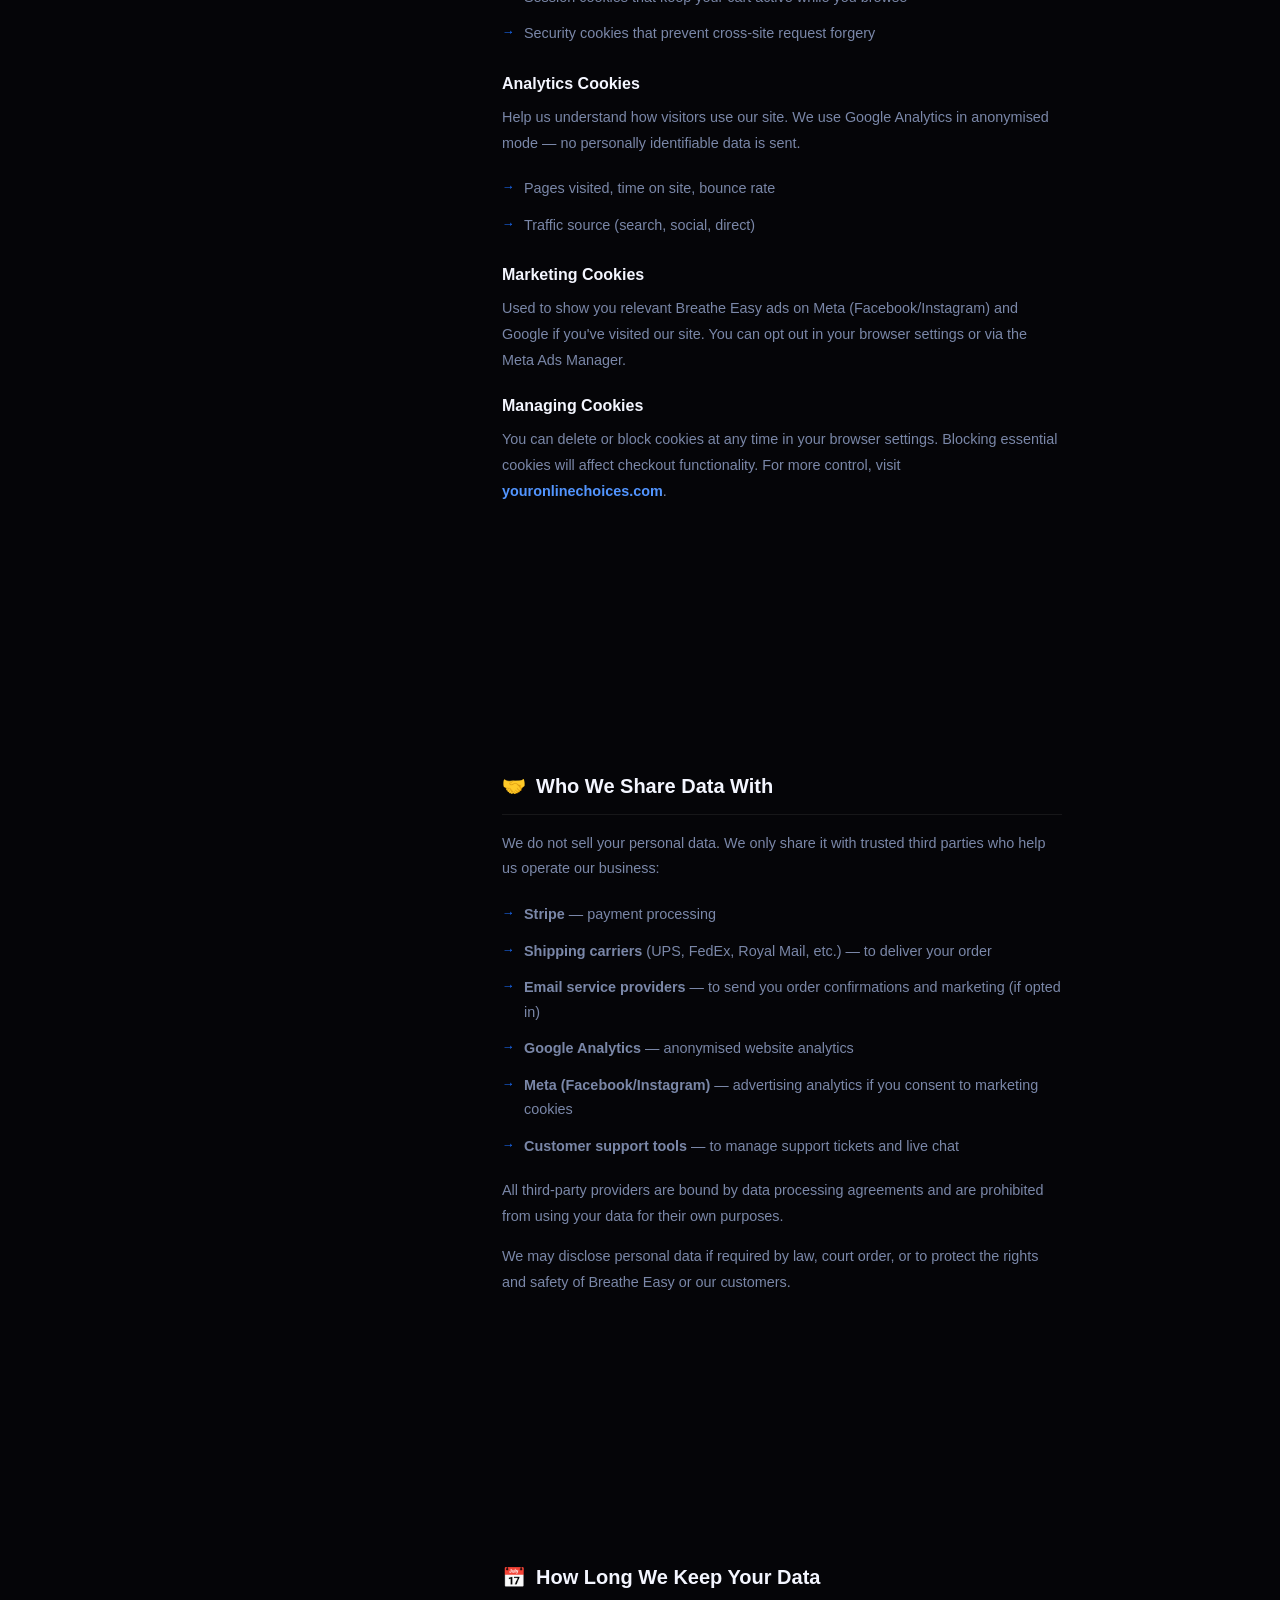
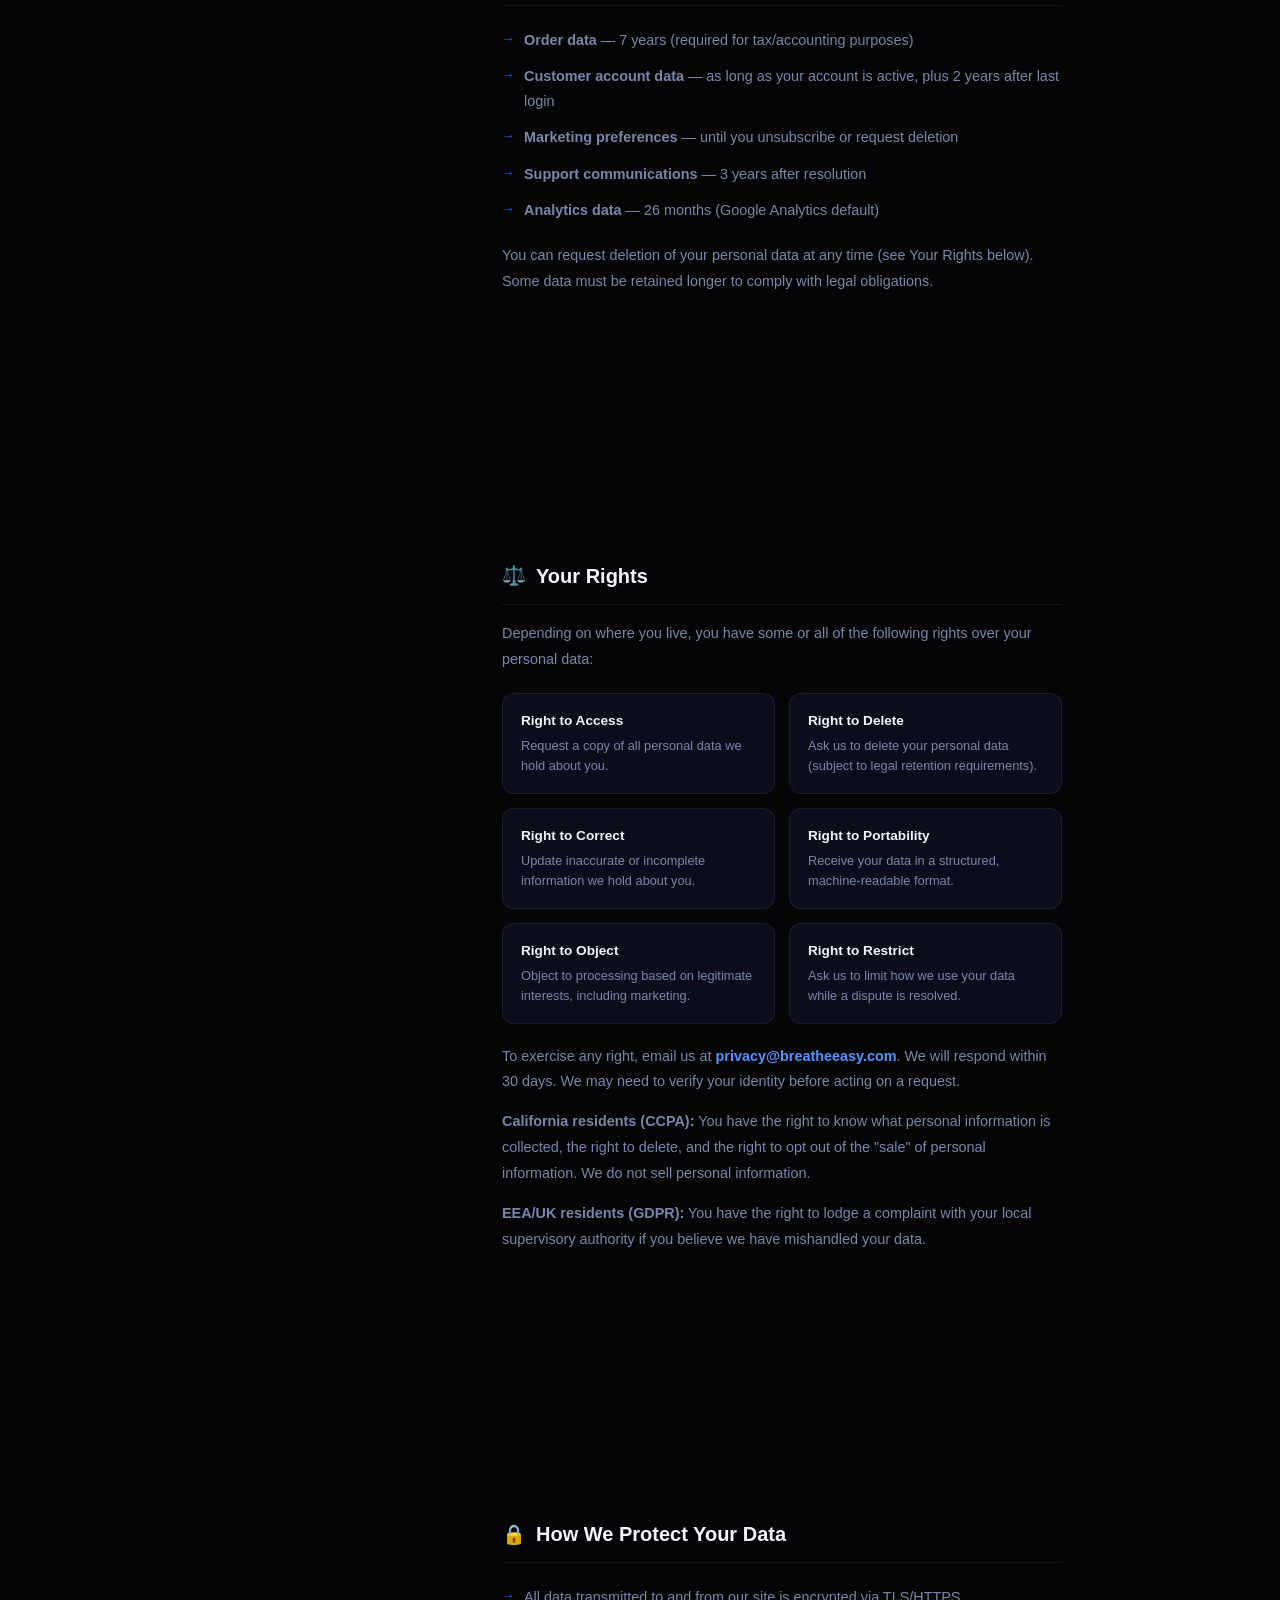
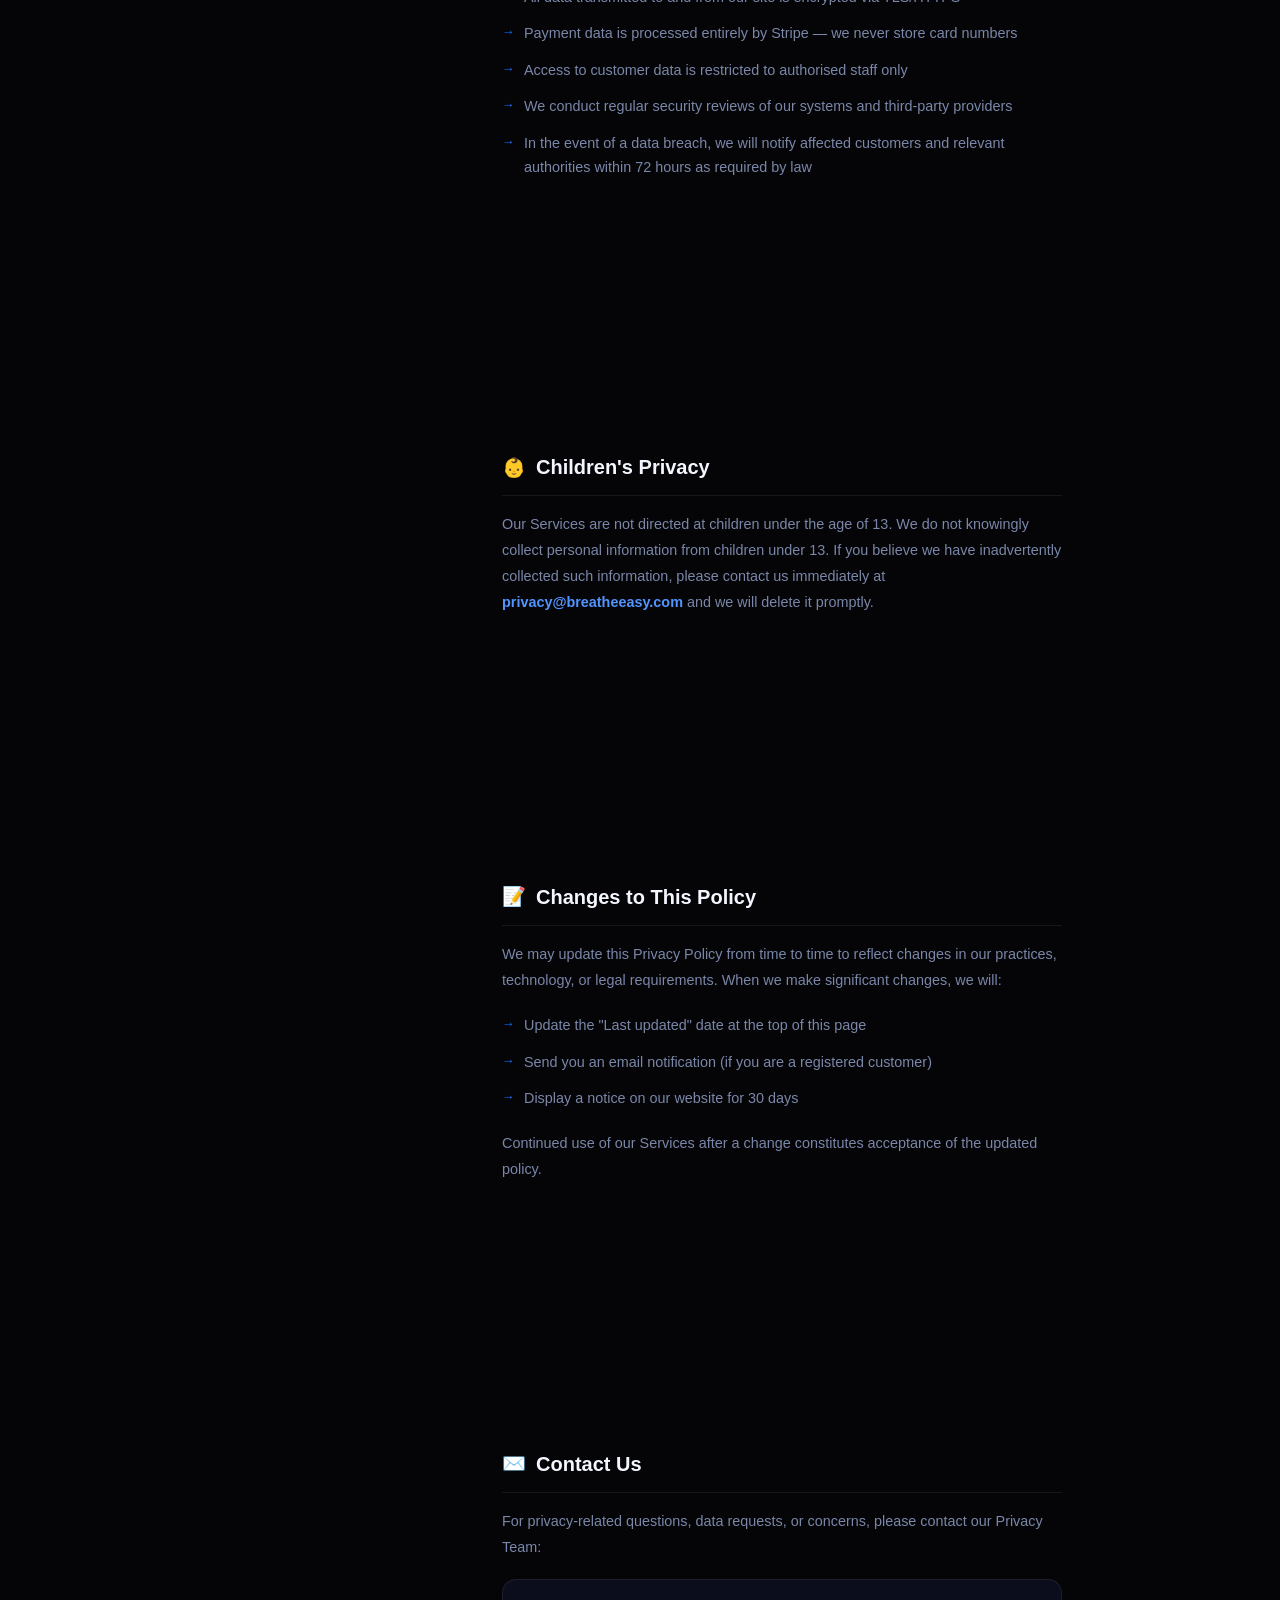
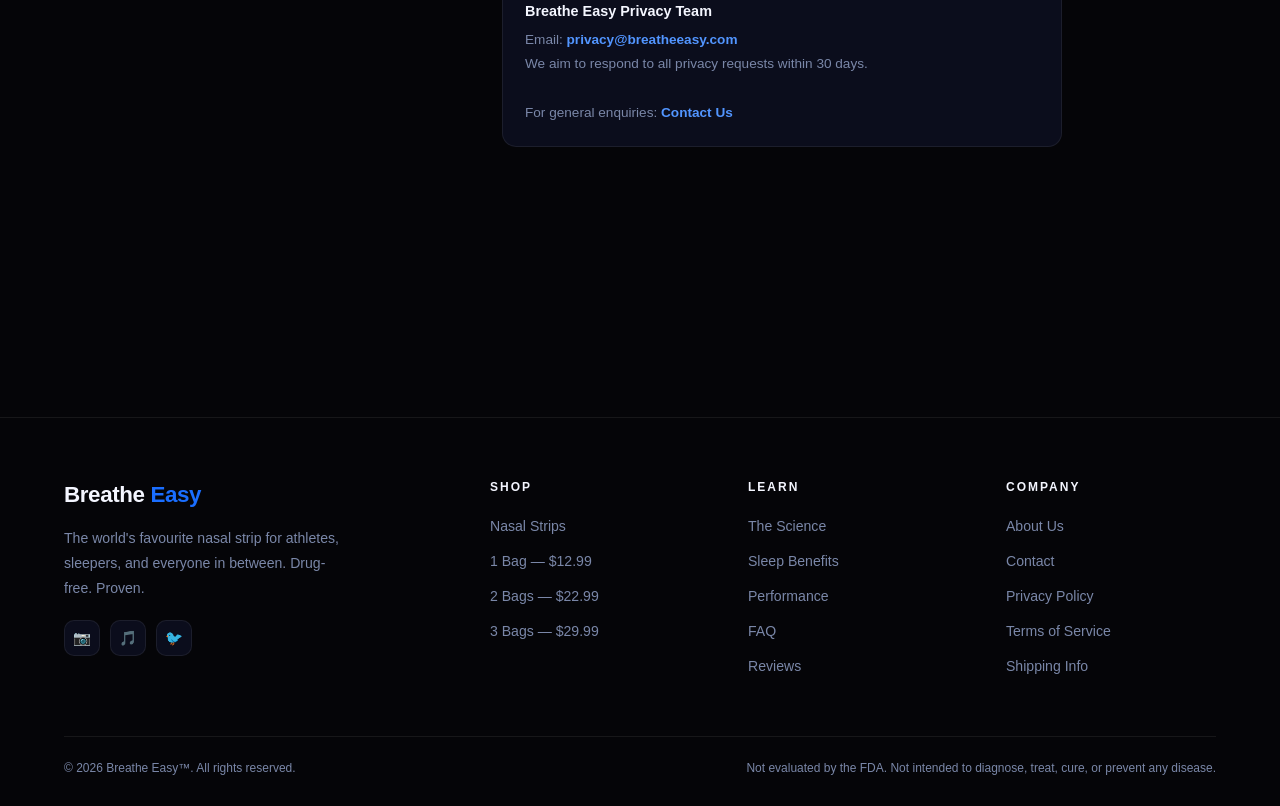
==== commit f4e6192f: "Add files via upload" ====
--- a/privacy.html
+++ b/privacy.html
@@ -3,7 +3,7 @@
 <head>
   <meta charset="UTF-8"/>
   <meta name="viewport" content="width=device-width, initial-scale=1.0"/>
-  <title>Privacy Policy — BreathePro</title>
+  <title>Privacy Policy — Breathe Easy</title>
   <link rel="stylesheet" href="bp-style.css"/>
   <style>
     /* ── LEGAL PAGES ──────────────────────────────── */
@@ -134,7 +134,7 @@
 
 <!-- ═══ NAV ═══════════════════════════════════════ -->
 <nav class="nav">
-  <a href="index.html" class="nav-logo">Breathe<span>Pro</span></a>
+  <a href="index.html" class="nav-logo">Breathe <span>Easy</span></a>
   <ul class="nav-links">
     <li><a href="index.html">Home</a></li>
     <li><a href="shop.html">Shop</a></li>
@@ -179,13 +179,13 @@
     <div class="legal-hero-text">
       <span class="eyebrow">Legal</span>
       <h1>Privacy Policy</h1>
-      <p class="lead">BreathePro is committed to protecting your personal information. This policy explains what we collect, why we collect it, and how you can control it. We've written it in plain English — no legal jargon.</p>
+      <p class="lead">Breathe Easy is committed to protecting your personal information. This policy explains what we collect, why we collect it, and how you can control it. We've written it in plain English — no legal jargon.</p>
     </div>
 
     <!-- 1 -->
     <section class="legal-section" id="overview">
       <h2><span class="sec-icon">👋</span> Overview</h2>
-      <p>This Privacy Policy applies to BreathePro™ and all websites, mobile pages, and services we operate ("Services"). When you buy from us, visit our site, or contact us, you're sharing information with us. We take that trust seriously.</p>
+      <p>This Privacy Policy applies to Breathe Easy™ and all websites, mobile pages, and services we operate ("Services"). When you buy from us, visit our site, or contact us, you're sharing information with us. We take that trust seriously.</p>
       <p>We collect only what we need. We never sell your personal data. We give you full control over what you share with us.</p>
       <div class="info-box">
         <p><strong>Quick summary:</strong> We collect your name, email, and shipping address to fulfill orders. We use analytics to improve our website. We use Stripe for payments and never store your card details. You can opt out of marketing emails at any time.</p>
@@ -233,7 +233,7 @@
 
       <div class="highlight-box">
         <h4>Marketing consent</h4>
-        <p>We will only send you marketing emails if you have opted in — either at checkout or via a sign-up form. You can unsubscribe at any time by clicking "Unsubscribe" in any email or emailing us at privacy@breathepro.com.</p>
+        <p>We will only send you marketing emails if you have opted in — either at checkout or via a sign-up form. You can unsubscribe at any time by clicking "Unsubscribe" in any email or emailing us at privacy@breatheeasy.com.</p>
       </div>
     </section>
 
@@ -257,7 +257,7 @@
       </ul>
 
       <h3>Marketing Cookies</h3>
-      <p>Used to show you relevant BreathePro ads on Meta (Facebook/Instagram) and Google if you've visited our site. You can opt out in your browser settings or via the Meta Ads Manager.</p>
+      <p>Used to show you relevant Breathe Easy ads on Meta (Facebook/Instagram) and Google if you've visited our site. You can opt out in your browser settings or via the Meta Ads Manager.</p>
 
       <h3>Managing Cookies</h3>
       <p>You can delete or block cookies at any time in your browser settings. Blocking essential cookies will affect checkout functionality. For more control, visit <a href="https://www.youronlinechoices.com" target="_blank">youronlinechoices.com</a>.</p>
@@ -276,7 +276,7 @@
         <li><strong>Customer support tools</strong> — to manage support tickets and live chat</li>
       </ul>
       <p>All third-party providers are bound by data processing agreements and are prohibited from using your data for their own purposes.</p>
-      <p>We may disclose personal data if required by law, court order, or to protect the rights and safety of BreathePro or our customers.</p>
+      <p>We may disclose personal data if required by law, court order, or to protect the rights and safety of Breathe Easy or our customers.</p>
     </section>
 
     <!-- 6 -->
@@ -324,7 +324,7 @@
         </div>
       </div>
 
-      <p>To exercise any right, email us at <a href="mailto:privacy@breathepro.com">privacy@breathepro.com</a>. We will respond within 30 days. We may need to verify your identity before acting on a request.</p>
+      <p>To exercise any right, email us at <a href="mailto:privacy@breatheeasy.com">privacy@breatheeasy.com</a>. We will respond within 30 days. We may need to verify your identity before acting on a request.</p>
       <p><strong>California residents (CCPA):</strong> You have the right to know what personal information is collected, the right to delete, and the right to opt out of the "sale" of personal information. We do not sell personal information.</p>
       <p><strong>EEA/UK residents (GDPR):</strong> You have the right to lodge a complaint with your local supervisory authority if you believe we have mishandled your data.</p>
     </section>
@@ -344,7 +344,7 @@
     <!-- 9 -->
     <section class="legal-section" id="children">
       <h2><span class="sec-icon">👶</span> Children's Privacy</h2>
-      <p>Our Services are not directed at children under the age of 13. We do not knowingly collect personal information from children under 13. If you believe we have inadvertently collected such information, please contact us immediately at <a href="mailto:privacy@breathepro.com">privacy@breathepro.com</a> and we will delete it promptly.</p>
+      <p>Our Services are not directed at children under the age of 13. We do not knowingly collect personal information from children under 13. If you believe we have inadvertently collected such information, please contact us immediately at <a href="mailto:privacy@breatheeasy.com">privacy@breatheeasy.com</a> and we will delete it promptly.</p>
     </section>
 
     <!-- 10 -->
@@ -364,8 +364,8 @@
       <h2><span class="sec-icon">✉️</span> Contact Us</h2>
       <p>For privacy-related questions, data requests, or concerns, please contact our Privacy Team:</p>
       <div class="highlight-box">
-        <h4>BreathePro Privacy Team</h4>
-        <p>Email: <a href="mailto:privacy@breathepro.com">privacy@breathepro.com</a><br>
+        <h4>Breathe Easy Privacy Team</h4>
+        <p>Email: <a href="mailto:privacy@breatheeasy.com">privacy@breatheeasy.com</a><br>
         We aim to respond to all privacy requests within 30 days.<br><br>
         For general enquiries: <a href="about.html#contact">Contact Us</a></p>
       </div>
@@ -378,7 +378,7 @@
 <footer class="footer">
   <div class="footer-top">
     <div class="footer-brand">
-      <div class="nav-logo">Breathe<span style="color:var(--blue)">Pro</span></div>
+      <div class="nav-logo">Breathe <span style="color:var(--blue)">Easy</span></div>
       <p>The world's favourite nasal strip for athletes, sleepers, and everyone in between. Drug-free. Proven.</p>
       <div class="footer-socials">
         <a href="#" class="footer-social-btn" aria-label="Instagram">📷</a>
@@ -417,7 +417,7 @@
     </div>
   </div>
   <div class="footer-bottom">
-    <p>© 2026 BreathePro™. All rights reserved.</p>
+    <p>© 2026 Breathe Easy™. All rights reserved.</p>
     <p>Not evaluated by the FDA. Not intended to diagnose, treat, cure, or prevent any disease.</p>
   </div>
 </footer>
